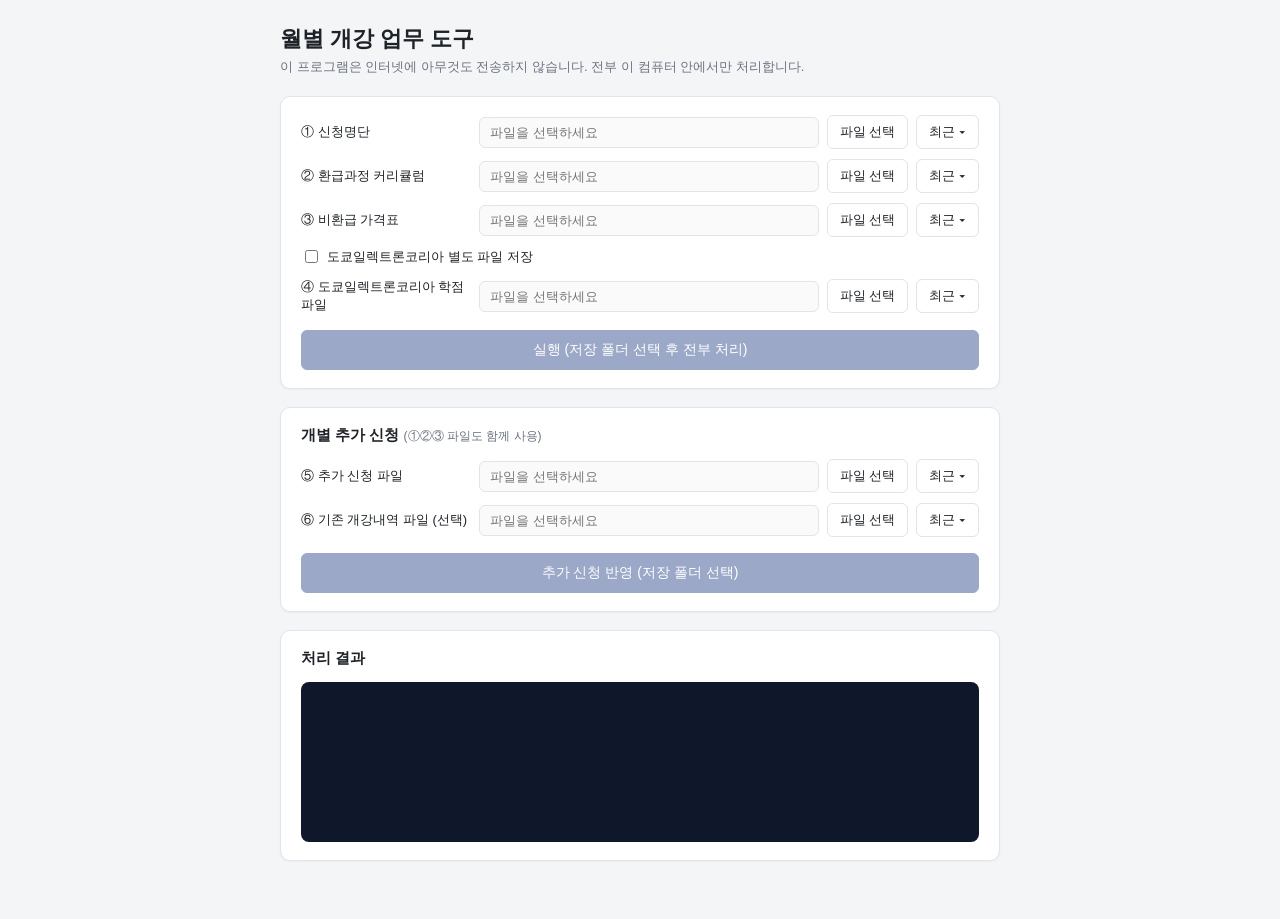
==== scripts/webview_ui/index.html @ 138c8dc4 "도쿄일렉트론코리아 학점파일 라벨 수정 + 추가 신청 건 날짜 표기 ④ 파일 선택 라벨을 "학점 파일"에서 "도쿄일렉트론코리아 학점 파일"로 바꿔 어떤 용도의 파일인지 명확히 했다." ====
<!DOCTYPE html>
<html lang="ko">
<head>
<meta charset="UTF-8" />
<title>월별 개강 업무 도구</title>
<link rel="stylesheet" href="style.css" />
</head>
<body>
<div class="container">
  <header>
    <h1>월별 개강 업무 도구</h1>
    <p class="subtitle">이 프로그램은 인터넷에 아무것도 전송하지 않습니다. 전부 이 컴퓨터 안에서만 처리합니다.</p>
  </header>

  <section class="card">
    <div class="file-row" data-slot="apply">
      <label>① 신청명단</label>
      <input type="text" readonly placeholder="파일을 선택하세요" />
      <button type="button" class="btn pick">파일 선택</button>
      <div class="recent-wrap">
        <button type="button" class="btn recent">최근 ▾</button>
        <div class="recent-menu hidden"></div>
      </div>
    </div>

    <div class="file-row" data-slot="refund">
      <label>② 환급과정 커리큘럼</label>
      <input type="text" readonly placeholder="파일을 선택하세요" />
      <button type="button" class="btn pick">파일 선택</button>
      <div class="recent-wrap">
        <button type="button" class="btn recent">최근 ▾</button>
        <div class="recent-menu hidden"></div>
      </div>
    </div>

    <div class="file-row" data-slot="general">
      <label>③ 비환급 가격표</label>
      <input type="text" readonly placeholder="파일을 선택하세요" />
      <button type="button" class="btn pick">파일 선택</button>
      <div class="recent-wrap">
        <button type="button" class="btn recent">최근 ▾</button>
        <div class="recent-menu hidden"></div>
      </div>
    </div>

    <label class="checkbox-row">
      <input type="checkbox" id="save-tel" />
      도쿄일렉트론코리아 별도 파일 저장
    </label>

    <div class="file-row" data-slot="credit">
      <label>④ 도쿄일렉트론코리아 학점 파일</label>
      <input type="text" readonly placeholder="파일을 선택하세요" />
      <button type="button" class="btn pick">파일 선택</button>
      <div class="recent-wrap">
        <button type="button" class="btn recent">최근 ▾</button>
        <div class="recent-menu hidden"></div>
      </div>
    </div>

    <button type="button" id="run-all" class="btn primary full">실행 (저장 폴더 선택 후 전부 처리)</button>
  </section>

  <section class="card">
    <h2>개별 추가 신청 <span class="hint">(①②③ 파일도 함께 사용)</span></h2>

    <div class="file-row" data-slot="added">
      <label>⑤ 추가 신청 파일</label>
      <input type="text" readonly placeholder="파일을 선택하세요" />
      <button type="button" class="btn pick">파일 선택</button>
      <div class="recent-wrap">
        <button type="button" class="btn recent">최근 ▾</button>
        <div class="recent-menu hidden"></div>
      </div>
    </div>

    <div class="file-row" data-slot="existing_gaegang">
      <label>⑥ 기존 개강내역 파일 <span class="hint">(선택)</span></label>
      <input type="text" readonly placeholder="파일을 선택하세요" />
      <button type="button" class="btn pick">파일 선택</button>
      <div class="recent-wrap">
        <button type="button" class="btn recent">최근 ▾</button>
        <div class="recent-menu hidden"></div>
      </div>
    </div>

    <button type="button" id="run-added" class="btn primary full">추가 신청 반영 (저장 폴더 선택)</button>
  </section>

  <section class="card">
    <h2>처리 결과</h2>
    <pre id="log"></pre>
  </section>
</div>

<div id="modal-overlay" class="modal-overlay hidden">
  <div class="modal">
    <h3 id="modal-title"></h3>
    <p id="modal-message"></p>
    <button type="button" id="modal-ok" class="btn primary">확인</button>
  </div>
</div>

<script src="app.js"></script>
</body>
</html>
---- scripts/webview_ui/style.css ----
:root {
  --bg: #f4f5f7;
  --card-bg: #ffffff;
  --border: #e1e4e8;
  --text: #1f2328;
  --text-muted: #6b7280;
  --accent: #2563eb;
  --accent-hover: #1d4ed8;
  --warn-bg: #fff8e1;
  --radius: 10px;
}

* {
  box-sizing: border-box;
}

body {
  margin: 0;
  font-family: "Malgun Gothic", "Segoe UI", -apple-system, sans-serif;
  background: var(--bg);
  color: var(--text);
}

.container {
  max-width: 760px;
  margin: 0 auto;
  padding: 24px 20px 40px;
}

header h1 {
  font-size: 22px;
  margin: 0 0 4px;
}

header .subtitle {
  font-size: 13px;
  color: var(--text-muted);
  margin: 0 0 20px;
}

.card {
  background: var(--card-bg);
  border: 1px solid var(--border);
  border-radius: var(--radius);
  padding: 18px 20px;
  margin-bottom: 18px;
  box-shadow: 0 1px 2px rgba(0, 0, 0, 0.04);
}

.card h2 {
  font-size: 15px;
  margin: 0 0 14px;
}

.card h2 .hint {
  font-size: 12px;
  color: var(--text-muted);
  font-weight: normal;
}

.file-row {
  display: flex;
  align-items: center;
  gap: 8px;
  margin-bottom: 10px;
}

.file-row label {
  flex: 0 0 170px;
  font-size: 13px;
  color: var(--text);
}

.file-row input[type="text"] {
  flex: 1;
  min-width: 0;
  padding: 7px 10px;
  border: 1px solid var(--border);
  border-radius: 6px;
  background: #fafafa;
  color: var(--text);
  font-size: 13px;
}

.btn {
  border: 1px solid var(--border);
  background: #fff;
  color: var(--text);
  border-radius: 6px;
  padding: 7px 12px;
  font-size: 13px;
  cursor: pointer;
  white-space: nowrap;
}

.btn:hover {
  background: #f0f1f3;
}

.btn.primary {
  background: var(--accent);
  border-color: var(--accent);
  color: #fff;
}

.btn.primary:hover {
  background: var(--accent-hover);
}

.btn.primary:disabled {
  background: #9ca8c8;
  border-color: #9ca8c8;
  cursor: not-allowed;
}

.btn.full {
  width: 100%;
  padding: 10px;
  font-size: 14px;
  margin-top: 6px;
}

.recent-wrap {
  position: relative;
}

.recent-menu {
  position: absolute;
  top: calc(100% + 4px);
  right: 0;
  min-width: 220px;
  background: #fff;
  border: 1px solid var(--border);
  border-radius: 8px;
  box-shadow: 0 6px 16px rgba(0, 0, 0, 0.12);
  z-index: 20;
  overflow: hidden;
}

.recent-menu.hidden {
  display: none;
}

.recent-menu .item {
  display: block;
  width: 100%;
  text-align: left;
  padding: 8px 12px;
  font-size: 12.5px;
  background: none;
  border: none;
  cursor: pointer;
  color: var(--text);
}

.recent-menu .item:hover {
  background: #f0f1f3;
}

.recent-menu .empty {
  padding: 8px 12px;
  font-size: 12.5px;
  color: var(--text-muted);
}

.checkbox-row {
  display: flex;
  align-items: center;
  gap: 6px;
  font-size: 13px;
  margin: 4px 0 12px;
}

#log {
  margin: 0;
  min-height: 160px;
  max-height: 320px;
  overflow-y: auto;
  background: #0f172a;
  color: #e2e8f0;
  border-radius: 8px;
  padding: 12px;
  font-size: 12.5px;
  font-family: Consolas, "Courier New", monospace;
  white-space: pre-wrap;
}

.modal-overlay {
  position: fixed;
  inset: 0;
  background: rgba(0, 0, 0, 0.4);
  display: flex;
  align-items: center;
  justify-content: center;
}

.modal-overlay.hidden {
  display: none;
}

.modal {
  background: #fff;
  border-radius: var(--radius);
  padding: 20px 22px;
  max-width: 400px;
  box-shadow: 0 12px 30px rgba(0, 0, 0, 0.25);
}

.modal h3 {
  margin: 0 0 10px;
  font-size: 15px;
}

.modal p {
  margin: 0 0 16px;
  font-size: 13px;
  white-space: pre-wrap;
  color: var(--text);
}
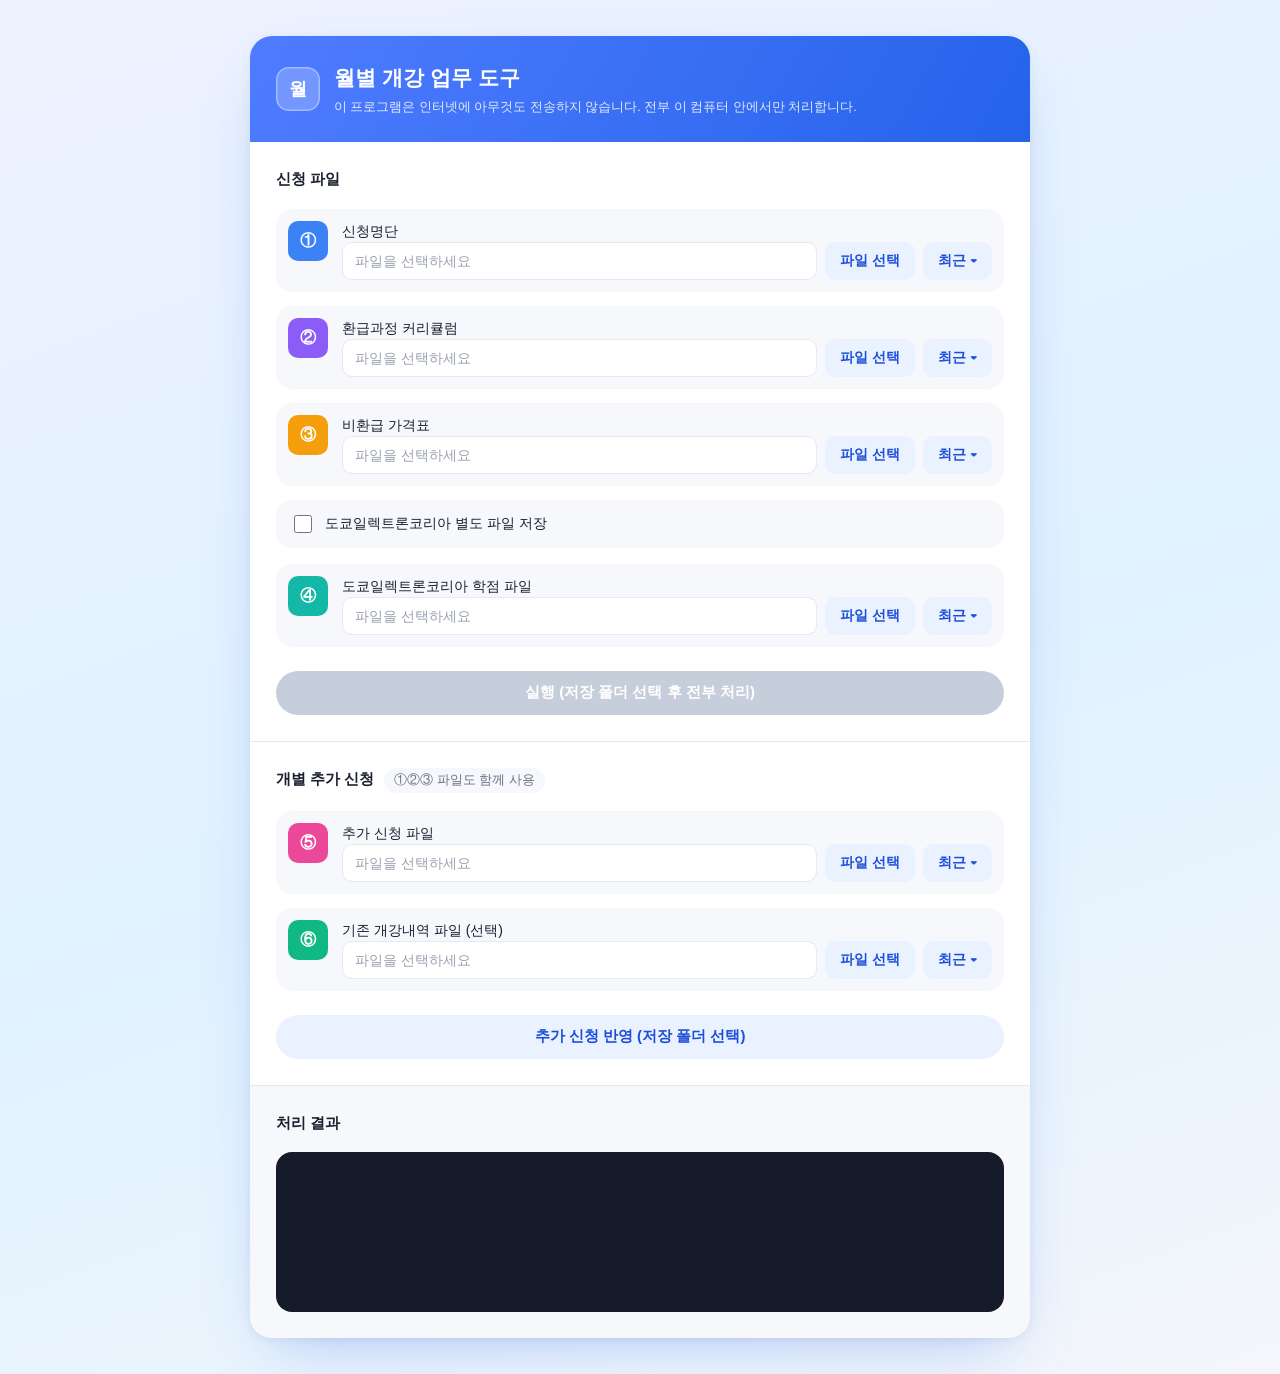
==== commit 1936279a: "화면 디자인 리뉴얼: 컬러풀한 카드형 레이아웃 taste-skill로 차분한 버전(Framed sheet)을 먼저 만들었으나 사용자가 더 색감 있고 친근한 느낌을 원해, 참고 이미" ====
--- a/scripts/webview_ui/index.html
+++ b/scripts/webview_ui/index.html
@@ -6,40 +6,63 @@
 <link rel="stylesheet" href="style.css" />
 </head>
 <body>
-<div class="container">
-  <header>
-    <h1>월별 개강 업무 도구</h1>
-    <p class="subtitle">이 프로그램은 인터넷에 아무것도 전송하지 않습니다. 전부 이 컴퓨터 안에서만 처리합니다.</p>
+<div class="frame">
+<div class="sheet">
+  <header class="sheet-header">
+    <div class="brand">
+      <span class="brand-mark">월</span>
+      <div class="brand-text">
+        <h1>월별 개강 업무 도구</h1>
+        <p class="subtitle">이 프로그램은 인터넷에 아무것도 전송하지 않습니다. 전부 이 컴퓨터 안에서만 처리합니다.</p>
+      </div>
+    </div>
   </header>
 
-  <section class="card">
-    <div class="file-row" data-slot="apply">
-      <label>① 신청명단</label>
-      <input type="text" readonly placeholder="파일을 선택하세요" />
-      <button type="button" class="btn pick">파일 선택</button>
-      <div class="recent-wrap">
-        <button type="button" class="btn recent">최근 ▾</button>
-        <div class="recent-menu hidden"></div>
+  <section class="panel">
+    <h2 class="panel-title">신청 파일</h2>
+
+    <div class="field file-row" data-slot="apply">
+      <span class="field-icon">①</span>
+      <div class="field-body">
+        <label>신청명단</label>
+        <div class="field-controls">
+          <input type="text" readonly placeholder="파일을 선택하세요" />
+          <button type="button" class="btn secondary pick">파일 선택</button>
+          <div class="recent-wrap">
+            <button type="button" class="btn secondary recent">최근 ▾</button>
+            <div class="recent-menu hidden"></div>
+          </div>
+        </div>
       </div>
     </div>
 
-    <div class="file-row" data-slot="refund">
-      <label>② 환급과정 커리큘럼</label>
-      <input type="text" readonly placeholder="파일을 선택하세요" />
-      <button type="button" class="btn pick">파일 선택</button>
-      <div class="recent-wrap">
-        <button type="button" class="btn recent">최근 ▾</button>
-        <div class="recent-menu hidden"></div>
+    <div class="field file-row" data-slot="refund">
+      <span class="field-icon">②</span>
+      <div class="field-body">
+        <label>환급과정 커리큘럼</label>
+        <div class="field-controls">
+          <input type="text" readonly placeholder="파일을 선택하세요" />
+          <button type="button" class="btn secondary pick">파일 선택</button>
+          <div class="recent-wrap">
+            <button type="button" class="btn secondary recent">최근 ▾</button>
+            <div class="recent-menu hidden"></div>
+          </div>
+        </div>
       </div>
     </div>
 
-    <div class="file-row" data-slot="general">
-      <label>③ 비환급 가격표</label>
-      <input type="text" readonly placeholder="파일을 선택하세요" />
-      <button type="button" class="btn pick">파일 선택</button>
-      <div class="recent-wrap">
-        <button type="button" class="btn recent">최근 ▾</button>
-        <div class="recent-menu hidden"></div>
+    <div class="field file-row" data-slot="general">
+      <span class="field-icon">③</span>
+      <div class="field-body">
+        <label>비환급 가격표</label>
+        <div class="field-controls">
+          <input type="text" readonly placeholder="파일을 선택하세요" />
+          <button type="button" class="btn secondary pick">파일 선택</button>
+          <div class="recent-wrap">
+            <button type="button" class="btn secondary recent">최근 ▾</button>
+            <div class="recent-menu hidden"></div>
+          </div>
+        </div>
       </div>
     </div>
 
@@ -48,49 +71,68 @@
       도쿄일렉트론코리아 별도 파일 저장
     </label>
 
-    <div class="file-row" data-slot="credit">
-      <label>④ 도쿄일렉트론코리아 학점 파일</label>
-      <input type="text" readonly placeholder="파일을 선택하세요" />
-      <button type="button" class="btn pick">파일 선택</button>
-      <div class="recent-wrap">
-        <button type="button" class="btn recent">최근 ▾</button>
-        <div class="recent-menu hidden"></div>
+    <div class="field file-row" data-slot="credit">
+      <span class="field-icon">④</span>
+      <div class="field-body">
+        <label>도쿄일렉트론코리아 학점 파일</label>
+        <div class="field-controls">
+          <input type="text" readonly placeholder="파일을 선택하세요" />
+          <button type="button" class="btn secondary pick">파일 선택</button>
+          <div class="recent-wrap">
+            <button type="button" class="btn secondary recent">최근 ▾</button>
+            <div class="recent-menu hidden"></div>
+          </div>
+        </div>
       </div>
     </div>
 
     <button type="button" id="run-all" class="btn primary full">실행 (저장 폴더 선택 후 전부 처리)</button>
   </section>
 
-  <section class="card">
-    <h2>개별 추가 신청 <span class="hint">(①②③ 파일도 함께 사용)</span></h2>
+  <section class="panel">
+    <div class="panel-head-row">
+      <h2 class="panel-title">개별 추가 신청</h2>
+      <span class="panel-hint">①②③ 파일도 함께 사용</span>
+    </div>
 
-    <div class="file-row" data-slot="added">
-      <label>⑤ 추가 신청 파일</label>
-      <input type="text" readonly placeholder="파일을 선택하세요" />
-      <button type="button" class="btn pick">파일 선택</button>
-      <div class="recent-wrap">
-        <button type="button" class="btn recent">최근 ▾</button>
-        <div class="recent-menu hidden"></div>
+    <div class="field file-row" data-slot="added">
+      <span class="field-icon">⑤</span>
+      <div class="field-body">
+        <label>추가 신청 파일</label>
+        <div class="field-controls">
+          <input type="text" readonly placeholder="파일을 선택하세요" />
+          <button type="button" class="btn secondary pick">파일 선택</button>
+          <div class="recent-wrap">
+            <button type="button" class="btn secondary recent">최근 ▾</button>
+            <div class="recent-menu hidden"></div>
+          </div>
+        </div>
       </div>
     </div>
 
-    <div class="file-row" data-slot="existing_gaegang">
-      <label>⑥ 기존 개강내역 파일 <span class="hint">(선택)</span></label>
-      <input type="text" readonly placeholder="파일을 선택하세요" />
-      <button type="button" class="btn pick">파일 선택</button>
-      <div class="recent-wrap">
-        <button type="button" class="btn recent">최근 ▾</button>
-        <div class="recent-menu hidden"></div>
+    <div class="field file-row" data-slot="existing_gaegang">
+      <span class="field-icon">⑥</span>
+      <div class="field-body">
+        <label>기존 개강내역 파일 (선택)</label>
+        <div class="field-controls">
+          <input type="text" readonly placeholder="파일을 선택하세요" />
+          <button type="button" class="btn secondary pick">파일 선택</button>
+          <div class="recent-wrap">
+            <button type="button" class="btn secondary recent">최근 ▾</button>
+            <div class="recent-menu hidden"></div>
+          </div>
+        </div>
       </div>
     </div>
 
-    <button type="button" id="run-added" class="btn primary full">추가 신청 반영 (저장 폴더 선택)</button>
+    <button type="button" id="run-added" class="btn secondary full">추가 신청 반영 (저장 폴더 선택)</button>
   </section>
 
-  <section class="card">
-    <h2>처리 결과</h2>
+  <section class="panel log-panel">
+    <h2 class="panel-title">처리 결과</h2>
     <pre id="log"></pre>
   </section>
+</div>
 </div>
 
 <div id="modal-overlay" class="modal-overlay hidden">
--- a/scripts/webview_ui/style.css
+++ b/scripts/webview_ui/style.css
@@ -1,13 +1,32 @@
 :root {
-  --bg: #f4f5f7;
-  --card-bg: #ffffff;
-  --border: #e1e4e8;
-  --text: #1f2328;
-  --text-muted: #6b7280;
+  --page-bg-1: #eef2ff;
+  --page-bg-2: #e0f2ff;
+  --surface: #ffffff;
+  --raised: #f6f8fc;
+  --border: #e6e9f2;
+  --text: #1c2130;
+  --muted: #6b7280;
+  --faint: #9aa1b1;
+
   --accent: #2563eb;
-  --accent-hover: #1d4ed8;
-  --warn-bg: #fff8e1;
-  --radius: 10px;
+  --accent-dark: #1d4ed8;
+  --accent-soft-bg: #eaf1ff;
+  --accent-soft-text: #1d4ed8;
+
+  --header-grad-1: #4f7cff;
+  --header-grad-2: #2563eb;
+
+  --radius-xl: 22px;
+  --radius-lg: 16px;
+  --radius-md: 10px;
+  --gap: 20px;
+  --pad: 26px;
+  --control-height: 38px;
+
+  --fs-title: 21px;
+  --fs-section: 15px;
+  --fs-body: 14px;
+  --fs-small: 12.5px;
 }
 
 * {
@@ -16,108 +35,225 @@
 
 body {
   margin: 0;
-  font-family: "Malgun Gothic", "Segoe UI", -apple-system, sans-serif;
-  background: var(--bg);
+  font-family: -apple-system, "Segoe UI", "Malgun Gothic", sans-serif;
+  background: linear-gradient(160deg, var(--page-bg-1), var(--page-bg-2) 55%, #f4f6fb 100%);
   color: var(--text);
-}
-
-.container {
-  max-width: 760px;
-  margin: 0 auto;
-  padding: 24px 20px 40px;
-}
-
-header h1 {
-  font-size: 22px;
-  margin: 0 0 4px;
-}
-
-header .subtitle {
-  font-size: 13px;
-  color: var(--text-muted);
-  margin: 0 0 20px;
-}
-
-.card {
-  background: var(--card-bg);
-  border: 1px solid var(--border);
-  border-radius: var(--radius);
-  padding: 18px 20px;
+  font-size: var(--fs-body);
+  line-height: 1.5;
+}
+
+.frame {
+  min-height: 100vh;
+  display: flex;
+  justify-content: center;
+  padding: 36px 20px;
+}
+
+.sheet {
+  width: 100%;
+  max-width: 780px;
+  height: fit-content;
+  background: var(--surface);
+  border-radius: var(--radius-xl);
+  box-shadow: 0 24px 60px -24px rgba(37, 99, 235, 0.35), 0 2px 10px rgba(16, 24, 40, 0.06);
+  overflow: hidden;
+}
+
+.sheet-header {
+  padding: 26px var(--pad);
+  background: linear-gradient(120deg, var(--header-grad-1), var(--header-grad-2));
+  color: #fff;
+}
+
+.brand {
+  display: flex;
+  align-items: center;
+  gap: 14px;
+}
+
+.brand-mark {
+  flex: 0 0 auto;
+  width: 44px;
+  height: 44px;
+  border-radius: 13px;
+  background: rgba(255, 255, 255, 0.22);
+  color: #fff;
+  display: flex;
+  align-items: center;
+  justify-content: center;
+  font-size: 18px;
+  font-weight: 700;
+  box-shadow: inset 0 0 0 1.5px rgba(255, 255, 255, 0.35);
+}
+
+.brand-text h1 {
+  margin: 0;
+  font-size: var(--fs-title);
+  font-weight: 700;
+  color: #fff;
+}
+
+.brand-text .subtitle {
+  margin: 4px 0 0;
+  font-size: var(--fs-small);
+  color: rgba(255, 255, 255, 0.85);
+}
+
+.panel {
+  padding: var(--pad);
+  border-top: 1px solid var(--border);
+}
+
+.sheet-header + .panel {
+  border-top: none;
+}
+
+.panel-head-row {
+  display: flex;
+  align-items: baseline;
+  gap: 10px;
   margin-bottom: 18px;
-  box-shadow: 0 1px 2px rgba(0, 0, 0, 0.04);
-}
-
-.card h2 {
-  font-size: 15px;
-  margin: 0 0 14px;
-}
-
-.card h2 .hint {
-  font-size: 12px;
-  color: var(--text-muted);
-  font-weight: normal;
-}
-
-.file-row {
-  display: flex;
-  align-items: center;
-  gap: 8px;
-  margin-bottom: 10px;
-}
-
-.file-row label {
-  flex: 0 0 170px;
-  font-size: 13px;
-  color: var(--text);
-}
-
-.file-row input[type="text"] {
+}
+
+.panel-title {
+  margin: 0 0 18px;
+  font-size: var(--fs-section);
+  font-weight: 700;
+}
+
+.panel-head-row .panel-title {
+  margin-bottom: 0;
+}
+
+.panel-hint {
+  font-size: var(--fs-small);
+  color: var(--muted);
+  background: var(--raised);
+  padding: 3px 10px;
+  border-radius: 999px;
+}
+
+.field {
+  display: flex;
+  align-items: flex-start;
+  gap: 14px;
+  margin-bottom: 14px;
+  padding: 12px;
+  border-radius: var(--radius-lg);
+  background: var(--raised);
+}
+
+.field-icon {
+  flex: 0 0 auto;
+  width: 40px;
+  height: 40px;
+  border-radius: var(--radius-md);
+  display: flex;
+  align-items: center;
+  justify-content: center;
+  font-size: 16px;
+  font-weight: 700;
+  color: #fff;
+}
+
+.field-body {
   flex: 1;
   min-width: 0;
-  padding: 7px 10px;
+}
+
+.field > label {
+  display: block;
+  font-size: var(--fs-body);
+  font-weight: 600;
+  margin-bottom: 8px;
+}
+
+.field-controls {
+  display: flex;
+  align-items: center;
+  gap: 8px;
+}
+
+.field-controls input[type="text"] {
+  flex: 1;
+  min-width: 0;
+  height: var(--control-height);
+  padding: 0 12px;
   border: 1px solid var(--border);
-  border-radius: 6px;
-  background: #fafafa;
+  border-radius: var(--radius-md);
+  background: var(--surface);
   color: var(--text);
-  font-size: 13px;
+  font-size: var(--fs-body);
+  font-family: inherit;
+}
+
+.field-controls input[type="text"]::placeholder {
+  color: var(--faint);
 }
 
 .btn {
+  height: var(--control-height);
+  padding: 0 14px;
+  border-radius: var(--radius-md);
   border: 1px solid var(--border);
-  background: #fff;
+  background: var(--surface);
   color: var(--text);
-  border-radius: 6px;
-  padding: 7px 12px;
-  font-size: 13px;
+  font-size: var(--fs-body);
+  font-weight: 600;
+  font-family: inherit;
   cursor: pointer;
   white-space: nowrap;
+  transition: transform 0.05s ease, box-shadow 0.15s ease;
 }
 
 .btn:hover {
-  background: #f0f1f3;
+  background: #fff;
+  box-shadow: 0 2px 8px rgba(16, 24, 40, 0.08);
+}
+
+.btn:active {
+  transform: translateY(1px);
+}
+
+.btn:focus-visible {
+  outline: 2px solid var(--accent);
+  outline-offset: 1px;
+}
+
+.btn.secondary {
+  background: var(--accent-soft-bg);
+  border-color: transparent;
+  color: var(--accent-soft-text);
+}
+
+.btn.secondary:hover {
+  background: #dde9ff;
 }
 
 .btn.primary {
-  background: var(--accent);
-  border-color: var(--accent);
-  color: #fff;
+  background: linear-gradient(120deg, var(--header-grad-1), var(--accent-dark));
+  border-color: transparent;
+  color: #fff;
+  box-shadow: 0 10px 22px -8px rgba(37, 99, 235, 0.55);
 }
 
 .btn.primary:hover {
-  background: var(--accent-hover);
+  box-shadow: 0 12px 26px -8px rgba(37, 99, 235, 0.65);
 }
 
 .btn.primary:disabled {
-  background: #9ca8c8;
-  border-color: #9ca8c8;
+  background: #c7cedb;
+  box-shadow: none;
+  color: #fff;
   cursor: not-allowed;
 }
 
 .btn.full {
   width: 100%;
-  padding: 10px;
-  font-size: 14px;
-  margin-top: 6px;
+  margin-top: 10px;
+  height: 44px;
+  border-radius: 999px;
+  font-size: 15px;
 }
 
 .recent-wrap {
@@ -126,13 +262,13 @@
 
 .recent-menu {
   position: absolute;
-  top: calc(100% + 4px);
+  top: calc(100% + 6px);
   right: 0;
   min-width: 220px;
-  background: #fff;
+  background: var(--surface);
   border: 1px solid var(--border);
-  border-radius: 8px;
-  box-shadow: 0 6px 16px rgba(0, 0, 0, 0.12);
+  border-radius: var(--radius-lg);
+  box-shadow: 0 12px 28px rgba(16, 24, 40, 0.14);
   z-index: 20;
   overflow: hidden;
 }
@@ -145,30 +281,45 @@
   display: block;
   width: 100%;
   text-align: left;
-  padding: 8px 12px;
-  font-size: 12.5px;
+  padding: 10px 12px;
+  font-size: var(--fs-small);
   background: none;
   border: none;
   cursor: pointer;
   color: var(--text);
+  font-family: inherit;
 }
 
 .recent-menu .item:hover {
-  background: #f0f1f3;
+  background: var(--raised);
 }
 
 .recent-menu .empty {
-  padding: 8px 12px;
-  font-size: 12.5px;
-  color: var(--text-muted);
+  padding: 10px 12px;
+  font-size: var(--fs-small);
+  color: var(--muted);
 }
 
 .checkbox-row {
   display: flex;
   align-items: center;
-  gap: 6px;
-  font-size: 13px;
-  margin: 4px 0 12px;
+  gap: 10px;
+  font-size: var(--fs-body);
+  font-weight: 500;
+  margin: 2px 0 16px;
+  padding: 12px 14px;
+  border-radius: var(--radius-lg);
+  background: var(--raised);
+}
+
+.checkbox-row input[type="checkbox"] {
+  width: 18px;
+  height: 18px;
+  accent-color: var(--accent);
+}
+
+.log-panel {
+  background: var(--raised);
 }
 
 #log {
@@ -176,19 +327,20 @@
   min-height: 160px;
   max-height: 320px;
   overflow-y: auto;
-  background: #0f172a;
-  color: #e2e8f0;
-  border-radius: 8px;
-  padding: 12px;
-  font-size: 12.5px;
-  font-family: Consolas, "Courier New", monospace;
+  background: #161b29;
+  color: #d7e0f5;
+  border-radius: var(--radius-lg);
+  padding: 14px 16px;
+  font-size: var(--fs-small);
+  font-family: Consolas, "Courier New", monospace; /* taste-skill-ignore: literal process log output */
   white-space: pre-wrap;
+  line-height: 1.6;
 }
 
 .modal-overlay {
   position: fixed;
   inset: 0;
-  background: rgba(0, 0, 0, 0.4);
+  background: rgba(28, 33, 48, 0.45);
   display: flex;
   align-items: center;
   justify-content: center;
@@ -199,21 +351,51 @@
 }
 
 .modal {
-  background: #fff;
-  border-radius: var(--radius);
-  padding: 20px 22px;
+  background: var(--surface);
+  border-radius: var(--radius-lg);
+  padding: 24px 26px;
   max-width: 400px;
-  box-shadow: 0 12px 30px rgba(0, 0, 0, 0.25);
+  box-shadow: 0 20px 50px rgba(16, 24, 40, 0.28);
 }
 
 .modal h3 {
   margin: 0 0 10px;
-  font-size: 15px;
+  font-size: var(--fs-section);
+  font-weight: 700;
 }
 
 .modal p {
-  margin: 0 0 16px;
-  font-size: 13px;
+  margin: 0 0 18px;
+  font-size: var(--fs-body);
   white-space: pre-wrap;
   color: var(--text);
 }
+
+.modal .btn.primary {
+  width: auto;
+  height: var(--control-height);
+  border-radius: var(--radius-md);
+}
+
+/* 파일 선택 줄마다 다른 포인트 색을 줘서 한눈에 구분되게 함 */
+.field[data-slot="apply"] .field-icon { background: #3b82f6; }
+.field[data-slot="refund"] .field-icon { background: #8b5cf6; }
+.field[data-slot="general"] .field-icon { background: #f59e0b; }
+.field[data-slot="credit"] .field-icon { background: #14b8a6; }
+.field[data-slot="added"] .field-icon { background: #ec4899; }
+.field[data-slot="existing_gaegang"] .field-icon { background: #10b981; }
+
+@media (max-width: 480px) {
+  .frame {
+    padding: 16px;
+  }
+  .panel {
+    padding: 18px;
+  }
+  .field {
+    flex-direction: column;
+  }
+  .field-controls {
+    flex-wrap: wrap;
+  }
+}
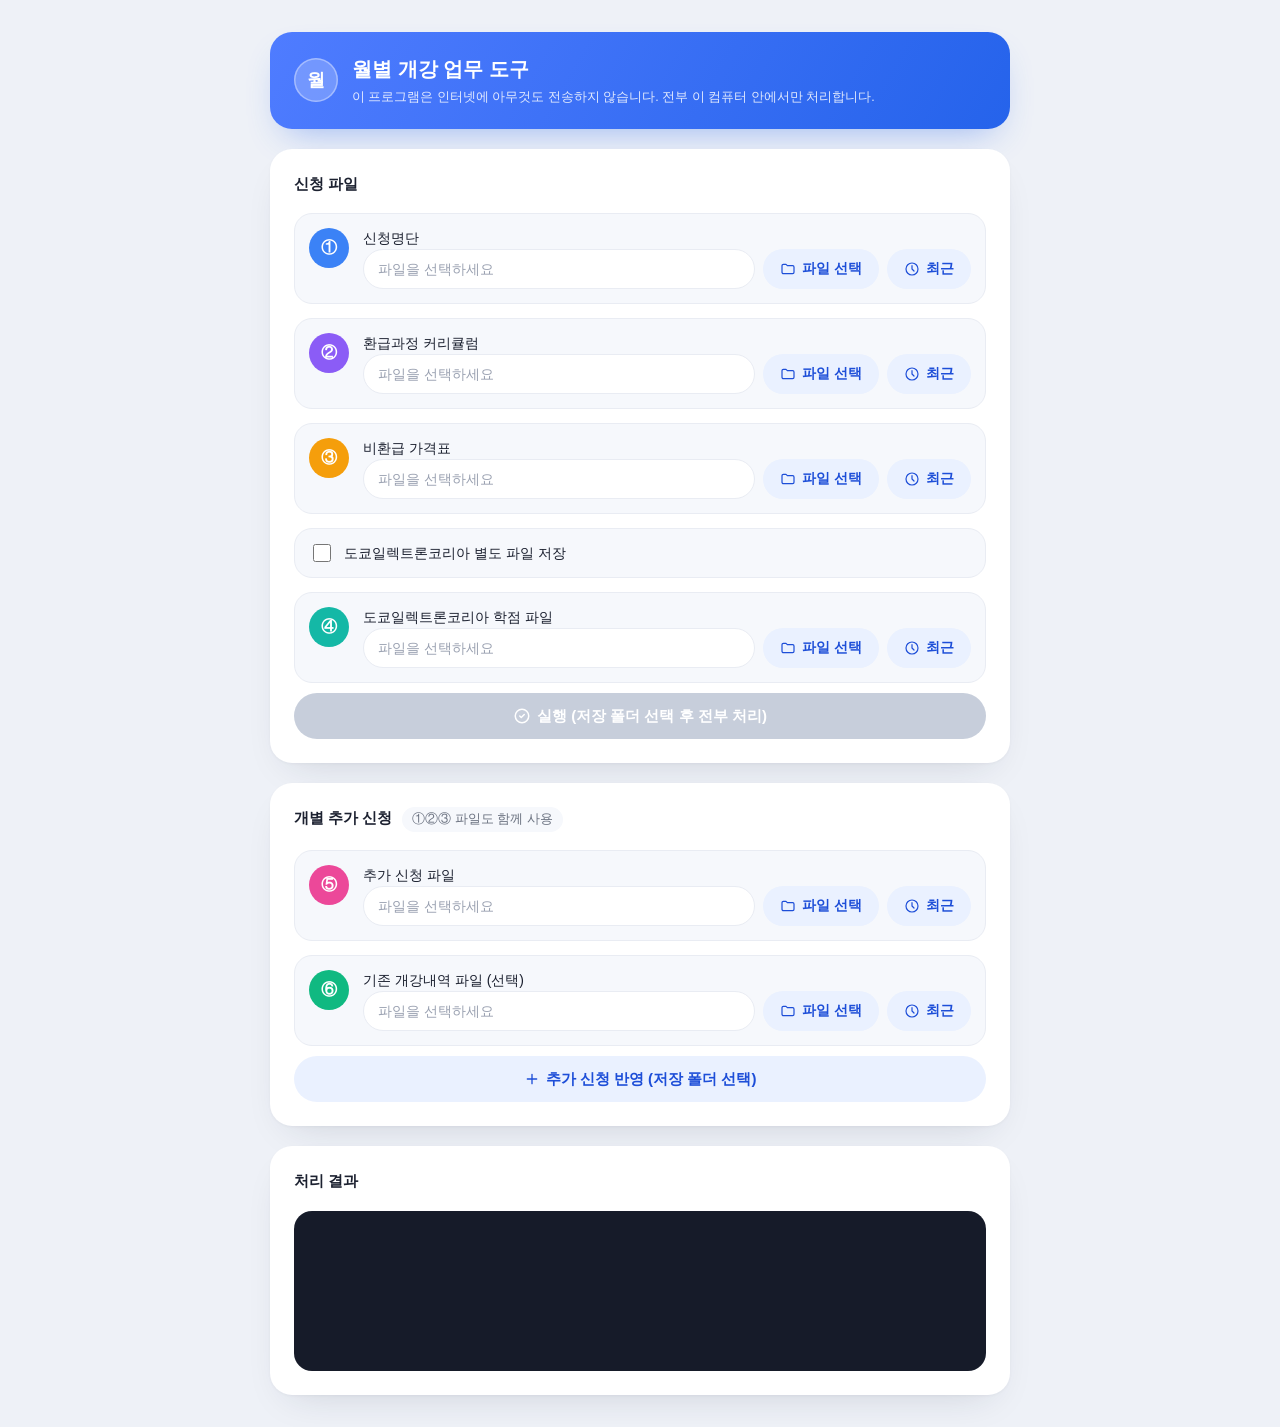
==== commit fd37fcde: "화면 디자인: 카드형 레이아웃 + 아이콘 버튼으로 재구성 참고 이미지(핀터레스트)의 레이아웃 언어를 반영: 섹션을 하나로 이어진 패널 대신 각각 떨어진 흰색 카드로 분리하고, 버튼" ====
--- a/scripts/webview_ui/index.html
+++ b/scripts/webview_ui/index.html
@@ -7,8 +7,9 @@
 </head>
 <body>
 <div class="frame">
-<div class="sheet">
-  <header class="sheet-header">
+<div class="stack">
+
+  <header class="card header-card">
     <div class="brand">
       <span class="brand-mark">월</span>
       <div class="brand-text">
@@ -18,7 +19,7 @@
     </div>
   </header>
 
-  <section class="panel">
+  <section class="card panel">
     <h2 class="panel-title">신청 파일</h2>
 
     <div class="field file-row" data-slot="apply">
@@ -27,9 +28,15 @@
         <label>신청명단</label>
         <div class="field-controls">
           <input type="text" readonly placeholder="파일을 선택하세요" />
-          <button type="button" class="btn secondary pick">파일 선택</button>
+          <button type="button" class="btn secondary pick">
+            <svg viewBox="0 0 24 24" width="16" height="16" fill="none" stroke="currentColor" stroke-width="1.8" stroke-linecap="round" stroke-linejoin="round"><path d="M3 7a2 2 0 0 1 2-2h4l2 2h8a2 2 0 0 1 2 2v8a2 2 0 0 1-2 2H5a2 2 0 0 1-2-2V7Z"/></svg>
+            파일 선택
+          </button>
           <div class="recent-wrap">
-            <button type="button" class="btn secondary recent">최근 ▾</button>
+            <button type="button" class="btn secondary recent">
+              <svg viewBox="0 0 24 24" width="16" height="16" fill="none" stroke="currentColor" stroke-width="1.8" stroke-linecap="round" stroke-linejoin="round"><circle cx="12" cy="12" r="9"/><path d="M12 7v5l3 3"/></svg>
+              최근
+            </button>
             <div class="recent-menu hidden"></div>
           </div>
         </div>
@@ -42,9 +49,15 @@
         <label>환급과정 커리큘럼</label>
         <div class="field-controls">
           <input type="text" readonly placeholder="파일을 선택하세요" />
-          <button type="button" class="btn secondary pick">파일 선택</button>
+          <button type="button" class="btn secondary pick">
+            <svg viewBox="0 0 24 24" width="16" height="16" fill="none" stroke="currentColor" stroke-width="1.8" stroke-linecap="round" stroke-linejoin="round"><path d="M3 7a2 2 0 0 1 2-2h4l2 2h8a2 2 0 0 1 2 2v8a2 2 0 0 1-2 2H5a2 2 0 0 1-2-2V7Z"/></svg>
+            파일 선택
+          </button>
           <div class="recent-wrap">
-            <button type="button" class="btn secondary recent">최근 ▾</button>
+            <button type="button" class="btn secondary recent">
+              <svg viewBox="0 0 24 24" width="16" height="16" fill="none" stroke="currentColor" stroke-width="1.8" stroke-linecap="round" stroke-linejoin="round"><circle cx="12" cy="12" r="9"/><path d="M12 7v5l3 3"/></svg>
+              최근
+            </button>
             <div class="recent-menu hidden"></div>
           </div>
         </div>
@@ -57,9 +70,15 @@
         <label>비환급 가격표</label>
         <div class="field-controls">
           <input type="text" readonly placeholder="파일을 선택하세요" />
-          <button type="button" class="btn secondary pick">파일 선택</button>
+          <button type="button" class="btn secondary pick">
+            <svg viewBox="0 0 24 24" width="16" height="16" fill="none" stroke="currentColor" stroke-width="1.8" stroke-linecap="round" stroke-linejoin="round"><path d="M3 7a2 2 0 0 1 2-2h4l2 2h8a2 2 0 0 1 2 2v8a2 2 0 0 1-2 2H5a2 2 0 0 1-2-2V7Z"/></svg>
+            파일 선택
+          </button>
           <div class="recent-wrap">
-            <button type="button" class="btn secondary recent">최근 ▾</button>
+            <button type="button" class="btn secondary recent">
+              <svg viewBox="0 0 24 24" width="16" height="16" fill="none" stroke="currentColor" stroke-width="1.8" stroke-linecap="round" stroke-linejoin="round"><circle cx="12" cy="12" r="9"/><path d="M12 7v5l3 3"/></svg>
+              최근
+            </button>
             <div class="recent-menu hidden"></div>
           </div>
         </div>
@@ -77,19 +96,28 @@
         <label>도쿄일렉트론코리아 학점 파일</label>
         <div class="field-controls">
           <input type="text" readonly placeholder="파일을 선택하세요" />
-          <button type="button" class="btn secondary pick">파일 선택</button>
+          <button type="button" class="btn secondary pick">
+            <svg viewBox="0 0 24 24" width="16" height="16" fill="none" stroke="currentColor" stroke-width="1.8" stroke-linecap="round" stroke-linejoin="round"><path d="M3 7a2 2 0 0 1 2-2h4l2 2h8a2 2 0 0 1 2 2v8a2 2 0 0 1-2 2H5a2 2 0 0 1-2-2V7Z"/></svg>
+            파일 선택
+          </button>
           <div class="recent-wrap">
-            <button type="button" class="btn secondary recent">최근 ▾</button>
+            <button type="button" class="btn secondary recent">
+              <svg viewBox="0 0 24 24" width="16" height="16" fill="none" stroke="currentColor" stroke-width="1.8" stroke-linecap="round" stroke-linejoin="round"><circle cx="12" cy="12" r="9"/><path d="M12 7v5l3 3"/></svg>
+              최근
+            </button>
             <div class="recent-menu hidden"></div>
           </div>
         </div>
       </div>
     </div>
 
-    <button type="button" id="run-all" class="btn primary full">실행 (저장 폴더 선택 후 전부 처리)</button>
+    <button type="button" id="run-all" class="btn primary full">
+      <svg viewBox="0 0 24 24" width="18" height="18" fill="none" stroke="currentColor" stroke-width="2" stroke-linecap="round" stroke-linejoin="round"><path d="M9 12l2 2 4-4"/><circle cx="12" cy="12" r="9"/></svg>
+      실행 (저장 폴더 선택 후 전부 처리)
+    </button>
   </section>
 
-  <section class="panel">
+  <section class="card panel">
     <div class="panel-head-row">
       <h2 class="panel-title">개별 추가 신청</h2>
       <span class="panel-hint">①②③ 파일도 함께 사용</span>
@@ -101,9 +129,15 @@
         <label>추가 신청 파일</label>
         <div class="field-controls">
           <input type="text" readonly placeholder="파일을 선택하세요" />
-          <button type="button" class="btn secondary pick">파일 선택</button>
+          <button type="button" class="btn secondary pick">
+            <svg viewBox="0 0 24 24" width="16" height="16" fill="none" stroke="currentColor" stroke-width="1.8" stroke-linecap="round" stroke-linejoin="round"><path d="M3 7a2 2 0 0 1 2-2h4l2 2h8a2 2 0 0 1 2 2v8a2 2 0 0 1-2 2H5a2 2 0 0 1-2-2V7Z"/></svg>
+            파일 선택
+          </button>
           <div class="recent-wrap">
-            <button type="button" class="btn secondary recent">최근 ▾</button>
+            <button type="button" class="btn secondary recent">
+              <svg viewBox="0 0 24 24" width="16" height="16" fill="none" stroke="currentColor" stroke-width="1.8" stroke-linecap="round" stroke-linejoin="round"><circle cx="12" cy="12" r="9"/><path d="M12 7v5l3 3"/></svg>
+              최근
+            </button>
             <div class="recent-menu hidden"></div>
           </div>
         </div>
@@ -116,22 +150,32 @@
         <label>기존 개강내역 파일 (선택)</label>
         <div class="field-controls">
           <input type="text" readonly placeholder="파일을 선택하세요" />
-          <button type="button" class="btn secondary pick">파일 선택</button>
+          <button type="button" class="btn secondary pick">
+            <svg viewBox="0 0 24 24" width="16" height="16" fill="none" stroke="currentColor" stroke-width="1.8" stroke-linecap="round" stroke-linejoin="round"><path d="M3 7a2 2 0 0 1 2-2h4l2 2h8a2 2 0 0 1 2 2v8a2 2 0 0 1-2 2H5a2 2 0 0 1-2-2V7Z"/></svg>
+            파일 선택
+          </button>
           <div class="recent-wrap">
-            <button type="button" class="btn secondary recent">최근 ▾</button>
+            <button type="button" class="btn secondary recent">
+              <svg viewBox="0 0 24 24" width="16" height="16" fill="none" stroke="currentColor" stroke-width="1.8" stroke-linecap="round" stroke-linejoin="round"><circle cx="12" cy="12" r="9"/><path d="M12 7v5l3 3"/></svg>
+              최근
+            </button>
             <div class="recent-menu hidden"></div>
           </div>
         </div>
       </div>
     </div>
 
-    <button type="button" id="run-added" class="btn secondary full">추가 신청 반영 (저장 폴더 선택)</button>
+    <button type="button" id="run-added" class="btn secondary full">
+      <svg viewBox="0 0 24 24" width="16" height="16" fill="none" stroke="currentColor" stroke-width="2" stroke-linecap="round"><path d="M12 5v14M5 12h14"/></svg>
+      추가 신청 반영 (저장 폴더 선택)
+    </button>
   </section>
 
-  <section class="panel log-panel">
+  <section class="card panel">
     <h2 class="panel-title">처리 결과</h2>
     <pre id="log"></pre>
   </section>
+
 </div>
 </div>
 
--- a/scripts/webview_ui/style.css
+++ b/scripts/webview_ui/style.css
@@ -1,9 +1,8 @@
 :root {
-  --page-bg-1: #eef2ff;
-  --page-bg-2: #e0f2ff;
+  --page-bg: #eef1f7;
   --surface: #ffffff;
   --raised: #f6f8fc;
-  --border: #e6e9f2;
+  --border: #e9ecf3;
   --text: #1c2130;
   --muted: #6b7280;
   --faint: #9aa1b1;
@@ -17,13 +16,13 @@
   --header-grad-2: #2563eb;
 
   --radius-xl: 22px;
-  --radius-lg: 16px;
-  --radius-md: 10px;
+  --radius-lg: 18px;
+  --radius-md: 12px;
   --gap: 20px;
-  --pad: 26px;
-  --control-height: 38px;
-
-  --fs-title: 21px;
+  --pad: 24px;
+  --control-height: 40px;
+
+  --fs-title: 20px;
   --fs-section: 15px;
   --fs-body: 14px;
   --fs-small: 12.5px;
@@ -36,7 +35,7 @@
 body {
   margin: 0;
   font-family: -apple-system, "Segoe UI", "Malgun Gothic", sans-serif;
-  background: linear-gradient(160deg, var(--page-bg-1), var(--page-bg-2) 55%, #f4f6fb 100%);
+  background: var(--page-bg);
   color: var(--text);
   font-size: var(--fs-body);
   line-height: 1.5;
@@ -46,23 +45,29 @@
   min-height: 100vh;
   display: flex;
   justify-content: center;
-  padding: 36px 20px;
-}
-
-.sheet {
+  padding: 32px 20px;
+}
+
+.stack {
   width: 100%;
-  max-width: 780px;
-  height: fit-content;
+  max-width: 740px;
+  display: flex;
+  flex-direction: column;
+  gap: var(--gap);
+}
+
+/* 카드마다 각각 떠 있는 형태 (연결된 큰 시트가 아니라 개별 카드) */
+.card {
   background: var(--surface);
   border-radius: var(--radius-xl);
-  box-shadow: 0 24px 60px -24px rgba(37, 99, 235, 0.35), 0 2px 10px rgba(16, 24, 40, 0.06);
-  overflow: hidden;
-}
-
-.sheet-header {
-  padding: 26px var(--pad);
+  box-shadow: 0 16px 40px -20px rgba(29, 41, 61, 0.18), 0 1px 3px rgba(16, 24, 40, 0.04);
+}
+
+.header-card {
+  padding: 22px var(--pad);
   background: linear-gradient(120deg, var(--header-grad-1), var(--header-grad-2));
   color: #fff;
+  box-shadow: 0 16px 36px -16px rgba(37, 99, 235, 0.45);
 }
 
 .brand {
@@ -75,7 +80,7 @@
   flex: 0 0 auto;
   width: 44px;
   height: 44px;
-  border-radius: 13px;
+  border-radius: 999px;
   background: rgba(255, 255, 255, 0.22);
   color: #fff;
   display: flex;
@@ -101,11 +106,6 @@
 
 .panel {
   padding: var(--pad);
-  border-top: 1px solid var(--border);
-}
-
-.sheet-header + .panel {
-  border-top: none;
 }
 
 .panel-head-row {
@@ -138,16 +138,21 @@
   align-items: flex-start;
   gap: 14px;
   margin-bottom: 14px;
-  padding: 12px;
+  padding: 14px;
   border-radius: var(--radius-lg);
   background: var(--raised);
+  border: 1px solid var(--border);
+}
+
+.field:last-of-type {
+  margin-bottom: 0;
 }
 
 .field-icon {
   flex: 0 0 auto;
   width: 40px;
   height: 40px;
-  border-radius: var(--radius-md);
+  border-radius: 999px;
   display: flex;
   align-items: center;
   justify-content: center;
@@ -178,9 +183,9 @@
   flex: 1;
   min-width: 0;
   height: var(--control-height);
-  padding: 0 12px;
+  padding: 0 14px;
   border: 1px solid var(--border);
-  border-radius: var(--radius-md);
+  border-radius: 999px;
   background: var(--surface);
   color: var(--text);
   font-size: var(--fs-body);
@@ -193,8 +198,8 @@
 
 .btn {
   height: var(--control-height);
-  padding: 0 14px;
-  border-radius: var(--radius-md);
+  padding: 0 16px;
+  border-radius: 999px;
   border: 1px solid var(--border);
   background: var(--surface);
   color: var(--text);
@@ -203,7 +208,14 @@
   font-family: inherit;
   cursor: pointer;
   white-space: nowrap;
+  display: inline-flex;
+  align-items: center;
+  gap: 6px;
   transition: transform 0.05s ease, box-shadow 0.15s ease;
+}
+
+.btn svg {
+  flex: 0 0 auto;
 }
 
 .btn:hover {
@@ -251,8 +263,8 @@
 .btn.full {
   width: 100%;
   margin-top: 10px;
-  height: 44px;
-  border-radius: 999px;
+  justify-content: center;
+  height: 46px;
   font-size: 15px;
 }
 
@@ -306,20 +318,17 @@
   gap: 10px;
   font-size: var(--fs-body);
   font-weight: 500;
-  margin: 2px 0 16px;
+  margin: 0 0 14px;
   padding: 12px 14px;
   border-radius: var(--radius-lg);
   background: var(--raised);
+  border: 1px solid var(--border);
 }
 
 .checkbox-row input[type="checkbox"] {
   width: 18px;
   height: 18px;
   accent-color: var(--accent);
-}
-
-.log-panel {
-  background: var(--raised);
 }
 
 #log {
@@ -374,7 +383,6 @@
 .modal .btn.primary {
   width: auto;
   height: var(--control-height);
-  border-radius: var(--radius-md);
 }
 
 /* 파일 선택 줄마다 다른 포인트 색을 줘서 한눈에 구분되게 함 */
@@ -389,7 +397,7 @@
   .frame {
     padding: 16px;
   }
-  .panel {
+  .panel, .header-card {
     padding: 18px;
   }
   .field {
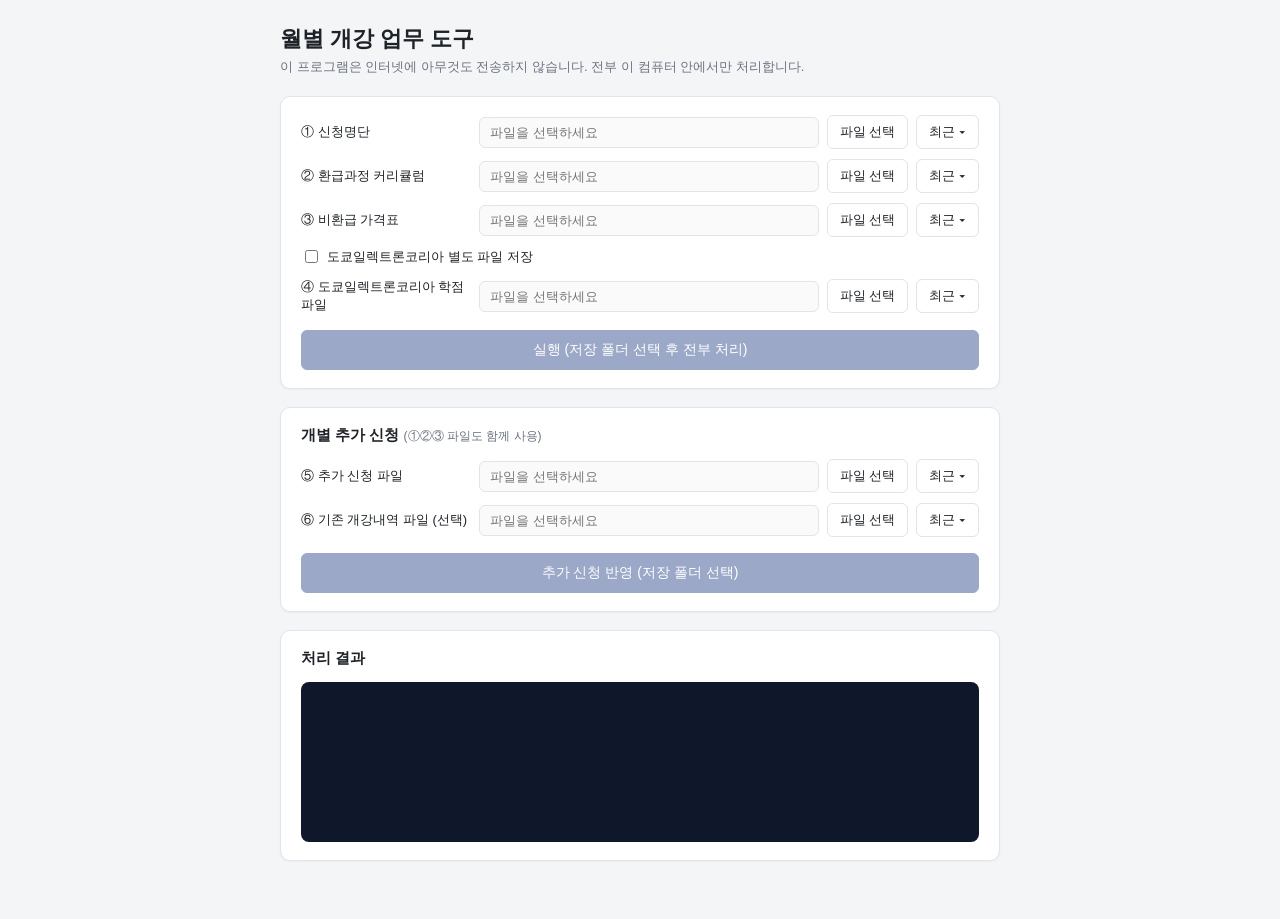
==== commit b841edb6: "화면 디자인을 리뉴얼 전 상태로 되돌림 taste-skill로 시도한 디자인 변경(카드형 레이아웃, 색상 아이콘 등)을 전부 되돌리고, 138c8dc 시점의 원래 화면으로 복원했다" ====
--- a/scripts/webview_ui/index.html
+++ b/scripts/webview_ui/index.html
@@ -6,82 +6,40 @@
 <link rel="stylesheet" href="style.css" />
 </head>
 <body>
-<div class="frame">
-<div class="stack">
-
-  <header class="card header-card">
-    <div class="brand">
-      <span class="brand-mark">월</span>
-      <div class="brand-text">
-        <h1>월별 개강 업무 도구</h1>
-        <p class="subtitle">이 프로그램은 인터넷에 아무것도 전송하지 않습니다. 전부 이 컴퓨터 안에서만 처리합니다.</p>
-      </div>
-    </div>
+<div class="container">
+  <header>
+    <h1>월별 개강 업무 도구</h1>
+    <p class="subtitle">이 프로그램은 인터넷에 아무것도 전송하지 않습니다. 전부 이 컴퓨터 안에서만 처리합니다.</p>
   </header>
 
-  <section class="card panel">
-    <h2 class="panel-title">신청 파일</h2>
-
-    <div class="field file-row" data-slot="apply">
-      <span class="field-icon">①</span>
-      <div class="field-body">
-        <label>신청명단</label>
-        <div class="field-controls">
-          <input type="text" readonly placeholder="파일을 선택하세요" />
-          <button type="button" class="btn secondary pick">
-            <svg viewBox="0 0 24 24" width="16" height="16" fill="none" stroke="currentColor" stroke-width="1.8" stroke-linecap="round" stroke-linejoin="round"><path d="M3 7a2 2 0 0 1 2-2h4l2 2h8a2 2 0 0 1 2 2v8a2 2 0 0 1-2 2H5a2 2 0 0 1-2-2V7Z"/></svg>
-            파일 선택
-          </button>
-          <div class="recent-wrap">
-            <button type="button" class="btn secondary recent">
-              <svg viewBox="0 0 24 24" width="16" height="16" fill="none" stroke="currentColor" stroke-width="1.8" stroke-linecap="round" stroke-linejoin="round"><circle cx="12" cy="12" r="9"/><path d="M12 7v5l3 3"/></svg>
-              최근
-            </button>
-            <div class="recent-menu hidden"></div>
-          </div>
-        </div>
+  <section class="card">
+    <div class="file-row" data-slot="apply">
+      <label>① 신청명단</label>
+      <input type="text" readonly placeholder="파일을 선택하세요" />
+      <button type="button" class="btn pick">파일 선택</button>
+      <div class="recent-wrap">
+        <button type="button" class="btn recent">최근 ▾</button>
+        <div class="recent-menu hidden"></div>
       </div>
     </div>
 
-    <div class="field file-row" data-slot="refund">
-      <span class="field-icon">②</span>
-      <div class="field-body">
-        <label>환급과정 커리큘럼</label>
-        <div class="field-controls">
-          <input type="text" readonly placeholder="파일을 선택하세요" />
-          <button type="button" class="btn secondary pick">
-            <svg viewBox="0 0 24 24" width="16" height="16" fill="none" stroke="currentColor" stroke-width="1.8" stroke-linecap="round" stroke-linejoin="round"><path d="M3 7a2 2 0 0 1 2-2h4l2 2h8a2 2 0 0 1 2 2v8a2 2 0 0 1-2 2H5a2 2 0 0 1-2-2V7Z"/></svg>
-            파일 선택
-          </button>
-          <div class="recent-wrap">
-            <button type="button" class="btn secondary recent">
-              <svg viewBox="0 0 24 24" width="16" height="16" fill="none" stroke="currentColor" stroke-width="1.8" stroke-linecap="round" stroke-linejoin="round"><circle cx="12" cy="12" r="9"/><path d="M12 7v5l3 3"/></svg>
-              최근
-            </button>
-            <div class="recent-menu hidden"></div>
-          </div>
-        </div>
+    <div class="file-row" data-slot="refund">
+      <label>② 환급과정 커리큘럼</label>
+      <input type="text" readonly placeholder="파일을 선택하세요" />
+      <button type="button" class="btn pick">파일 선택</button>
+      <div class="recent-wrap">
+        <button type="button" class="btn recent">최근 ▾</button>
+        <div class="recent-menu hidden"></div>
       </div>
     </div>
 
-    <div class="field file-row" data-slot="general">
-      <span class="field-icon">③</span>
-      <div class="field-body">
-        <label>비환급 가격표</label>
-        <div class="field-controls">
-          <input type="text" readonly placeholder="파일을 선택하세요" />
-          <button type="button" class="btn secondary pick">
-            <svg viewBox="0 0 24 24" width="16" height="16" fill="none" stroke="currentColor" stroke-width="1.8" stroke-linecap="round" stroke-linejoin="round"><path d="M3 7a2 2 0 0 1 2-2h4l2 2h8a2 2 0 0 1 2 2v8a2 2 0 0 1-2 2H5a2 2 0 0 1-2-2V7Z"/></svg>
-            파일 선택
-          </button>
-          <div class="recent-wrap">
-            <button type="button" class="btn secondary recent">
-              <svg viewBox="0 0 24 24" width="16" height="16" fill="none" stroke="currentColor" stroke-width="1.8" stroke-linecap="round" stroke-linejoin="round"><circle cx="12" cy="12" r="9"/><path d="M12 7v5l3 3"/></svg>
-              최근
-            </button>
-            <div class="recent-menu hidden"></div>
-          </div>
-        </div>
+    <div class="file-row" data-slot="general">
+      <label>③ 비환급 가격표</label>
+      <input type="text" readonly placeholder="파일을 선택하세요" />
+      <button type="button" class="btn pick">파일 선택</button>
+      <div class="recent-wrap">
+        <button type="button" class="btn recent">최근 ▾</button>
+        <div class="recent-menu hidden"></div>
       </div>
     </div>
 
@@ -90,93 +48,49 @@
       도쿄일렉트론코리아 별도 파일 저장
     </label>
 
-    <div class="field file-row" data-slot="credit">
-      <span class="field-icon">④</span>
-      <div class="field-body">
-        <label>도쿄일렉트론코리아 학점 파일</label>
-        <div class="field-controls">
-          <input type="text" readonly placeholder="파일을 선택하세요" />
-          <button type="button" class="btn secondary pick">
-            <svg viewBox="0 0 24 24" width="16" height="16" fill="none" stroke="currentColor" stroke-width="1.8" stroke-linecap="round" stroke-linejoin="round"><path d="M3 7a2 2 0 0 1 2-2h4l2 2h8a2 2 0 0 1 2 2v8a2 2 0 0 1-2 2H5a2 2 0 0 1-2-2V7Z"/></svg>
-            파일 선택
-          </button>
-          <div class="recent-wrap">
-            <button type="button" class="btn secondary recent">
-              <svg viewBox="0 0 24 24" width="16" height="16" fill="none" stroke="currentColor" stroke-width="1.8" stroke-linecap="round" stroke-linejoin="round"><circle cx="12" cy="12" r="9"/><path d="M12 7v5l3 3"/></svg>
-              최근
-            </button>
-            <div class="recent-menu hidden"></div>
-          </div>
-        </div>
+    <div class="file-row" data-slot="credit">
+      <label>④ 도쿄일렉트론코리아 학점 파일</label>
+      <input type="text" readonly placeholder="파일을 선택하세요" />
+      <button type="button" class="btn pick">파일 선택</button>
+      <div class="recent-wrap">
+        <button type="button" class="btn recent">최근 ▾</button>
+        <div class="recent-menu hidden"></div>
       </div>
     </div>
 
-    <button type="button" id="run-all" class="btn primary full">
-      <svg viewBox="0 0 24 24" width="18" height="18" fill="none" stroke="currentColor" stroke-width="2" stroke-linecap="round" stroke-linejoin="round"><path d="M9 12l2 2 4-4"/><circle cx="12" cy="12" r="9"/></svg>
-      실행 (저장 폴더 선택 후 전부 처리)
-    </button>
+    <button type="button" id="run-all" class="btn primary full">실행 (저장 폴더 선택 후 전부 처리)</button>
   </section>
 
-  <section class="card panel">
-    <div class="panel-head-row">
-      <h2 class="panel-title">개별 추가 신청</h2>
-      <span class="panel-hint">①②③ 파일도 함께 사용</span>
-    </div>
+  <section class="card">
+    <h2>개별 추가 신청 <span class="hint">(①②③ 파일도 함께 사용)</span></h2>
 
-    <div class="field file-row" data-slot="added">
-      <span class="field-icon">⑤</span>
-      <div class="field-body">
-        <label>추가 신청 파일</label>
-        <div class="field-controls">
-          <input type="text" readonly placeholder="파일을 선택하세요" />
-          <button type="button" class="btn secondary pick">
-            <svg viewBox="0 0 24 24" width="16" height="16" fill="none" stroke="currentColor" stroke-width="1.8" stroke-linecap="round" stroke-linejoin="round"><path d="M3 7a2 2 0 0 1 2-2h4l2 2h8a2 2 0 0 1 2 2v8a2 2 0 0 1-2 2H5a2 2 0 0 1-2-2V7Z"/></svg>
-            파일 선택
-          </button>
-          <div class="recent-wrap">
-            <button type="button" class="btn secondary recent">
-              <svg viewBox="0 0 24 24" width="16" height="16" fill="none" stroke="currentColor" stroke-width="1.8" stroke-linecap="round" stroke-linejoin="round"><circle cx="12" cy="12" r="9"/><path d="M12 7v5l3 3"/></svg>
-              최근
-            </button>
-            <div class="recent-menu hidden"></div>
-          </div>
-        </div>
+    <div class="file-row" data-slot="added">
+      <label>⑤ 추가 신청 파일</label>
+      <input type="text" readonly placeholder="파일을 선택하세요" />
+      <button type="button" class="btn pick">파일 선택</button>
+      <div class="recent-wrap">
+        <button type="button" class="btn recent">최근 ▾</button>
+        <div class="recent-menu hidden"></div>
       </div>
     </div>
 
-    <div class="field file-row" data-slot="existing_gaegang">
-      <span class="field-icon">⑥</span>
-      <div class="field-body">
-        <label>기존 개강내역 파일 (선택)</label>
-        <div class="field-controls">
-          <input type="text" readonly placeholder="파일을 선택하세요" />
-          <button type="button" class="btn secondary pick">
-            <svg viewBox="0 0 24 24" width="16" height="16" fill="none" stroke="currentColor" stroke-width="1.8" stroke-linecap="round" stroke-linejoin="round"><path d="M3 7a2 2 0 0 1 2-2h4l2 2h8a2 2 0 0 1 2 2v8a2 2 0 0 1-2 2H5a2 2 0 0 1-2-2V7Z"/></svg>
-            파일 선택
-          </button>
-          <div class="recent-wrap">
-            <button type="button" class="btn secondary recent">
-              <svg viewBox="0 0 24 24" width="16" height="16" fill="none" stroke="currentColor" stroke-width="1.8" stroke-linecap="round" stroke-linejoin="round"><circle cx="12" cy="12" r="9"/><path d="M12 7v5l3 3"/></svg>
-              최근
-            </button>
-            <div class="recent-menu hidden"></div>
-          </div>
-        </div>
+    <div class="file-row" data-slot="existing_gaegang">
+      <label>⑥ 기존 개강내역 파일 <span class="hint">(선택)</span></label>
+      <input type="text" readonly placeholder="파일을 선택하세요" />
+      <button type="button" class="btn pick">파일 선택</button>
+      <div class="recent-wrap">
+        <button type="button" class="btn recent">최근 ▾</button>
+        <div class="recent-menu hidden"></div>
       </div>
     </div>
 
-    <button type="button" id="run-added" class="btn secondary full">
-      <svg viewBox="0 0 24 24" width="16" height="16" fill="none" stroke="currentColor" stroke-width="2" stroke-linecap="round"><path d="M12 5v14M5 12h14"/></svg>
-      추가 신청 반영 (저장 폴더 선택)
-    </button>
+    <button type="button" id="run-added" class="btn primary full">추가 신청 반영 (저장 폴더 선택)</button>
   </section>
 
-  <section class="card panel">
-    <h2 class="panel-title">처리 결과</h2>
+  <section class="card">
+    <h2>처리 결과</h2>
     <pre id="log"></pre>
   </section>
-
-</div>
 </div>
 
 <div id="modal-overlay" class="modal-overlay hidden">
--- a/scripts/webview_ui/style.css
+++ b/scripts/webview_ui/style.css
@@ -1,31 +1,13 @@
 :root {
-  --page-bg: #eef1f7;
-  --surface: #ffffff;
-  --raised: #f6f8fc;
-  --border: #e9ecf3;
-  --text: #1c2130;
-  --muted: #6b7280;
-  --faint: #9aa1b1;
-
+  --bg: #f4f5f7;
+  --card-bg: #ffffff;
+  --border: #e1e4e8;
+  --text: #1f2328;
+  --text-muted: #6b7280;
   --accent: #2563eb;
-  --accent-dark: #1d4ed8;
-  --accent-soft-bg: #eaf1ff;
-  --accent-soft-text: #1d4ed8;
-
-  --header-grad-1: #4f7cff;
-  --header-grad-2: #2563eb;
-
-  --radius-xl: 22px;
-  --radius-lg: 18px;
-  --radius-md: 12px;
-  --gap: 20px;
-  --pad: 24px;
-  --control-height: 40px;
-
-  --fs-title: 20px;
-  --fs-section: 15px;
-  --fs-body: 14px;
-  --fs-small: 12.5px;
+  --accent-hover: #1d4ed8;
+  --warn-bg: #fff8e1;
+  --radius: 10px;
 }
 
 * {
@@ -34,238 +16,108 @@
 
 body {
   margin: 0;
-  font-family: -apple-system, "Segoe UI", "Malgun Gothic", sans-serif;
-  background: var(--page-bg);
-  color: var(--text);
-  font-size: var(--fs-body);
-  line-height: 1.5;
-}
-
-.frame {
-  min-height: 100vh;
-  display: flex;
-  justify-content: center;
-  padding: 32px 20px;
-}
-
-.stack {
-  width: 100%;
-  max-width: 740px;
-  display: flex;
-  flex-direction: column;
-  gap: var(--gap);
-}
-
-/* 카드마다 각각 떠 있는 형태 (연결된 큰 시트가 아니라 개별 카드) */
+  font-family: "Malgun Gothic", "Segoe UI", -apple-system, sans-serif;
+  background: var(--bg);
+  color: var(--text);
+}
+
+.container {
+  max-width: 760px;
+  margin: 0 auto;
+  padding: 24px 20px 40px;
+}
+
+header h1 {
+  font-size: 22px;
+  margin: 0 0 4px;
+}
+
+header .subtitle {
+  font-size: 13px;
+  color: var(--text-muted);
+  margin: 0 0 20px;
+}
+
 .card {
-  background: var(--surface);
-  border-radius: var(--radius-xl);
-  box-shadow: 0 16px 40px -20px rgba(29, 41, 61, 0.18), 0 1px 3px rgba(16, 24, 40, 0.04);
-}
-
-.header-card {
-  padding: 22px var(--pad);
-  background: linear-gradient(120deg, var(--header-grad-1), var(--header-grad-2));
-  color: #fff;
-  box-shadow: 0 16px 36px -16px rgba(37, 99, 235, 0.45);
-}
-
-.brand {
-  display: flex;
-  align-items: center;
-  gap: 14px;
-}
-
-.brand-mark {
-  flex: 0 0 auto;
-  width: 44px;
-  height: 44px;
-  border-radius: 999px;
-  background: rgba(255, 255, 255, 0.22);
-  color: #fff;
-  display: flex;
-  align-items: center;
-  justify-content: center;
-  font-size: 18px;
-  font-weight: 700;
-  box-shadow: inset 0 0 0 1.5px rgba(255, 255, 255, 0.35);
-}
-
-.brand-text h1 {
-  margin: 0;
-  font-size: var(--fs-title);
-  font-weight: 700;
-  color: #fff;
-}
-
-.brand-text .subtitle {
-  margin: 4px 0 0;
-  font-size: var(--fs-small);
-  color: rgba(255, 255, 255, 0.85);
-}
-
-.panel {
-  padding: var(--pad);
-}
-
-.panel-head-row {
-  display: flex;
-  align-items: baseline;
-  gap: 10px;
+  background: var(--card-bg);
+  border: 1px solid var(--border);
+  border-radius: var(--radius);
+  padding: 18px 20px;
   margin-bottom: 18px;
-}
-
-.panel-title {
-  margin: 0 0 18px;
-  font-size: var(--fs-section);
-  font-weight: 700;
-}
-
-.panel-head-row .panel-title {
-  margin-bottom: 0;
-}
-
-.panel-hint {
-  font-size: var(--fs-small);
-  color: var(--muted);
-  background: var(--raised);
-  padding: 3px 10px;
-  border-radius: 999px;
-}
-
-.field {
-  display: flex;
-  align-items: flex-start;
-  gap: 14px;
-  margin-bottom: 14px;
-  padding: 14px;
-  border-radius: var(--radius-lg);
-  background: var(--raised);
-  border: 1px solid var(--border);
-}
-
-.field:last-of-type {
-  margin-bottom: 0;
-}
-
-.field-icon {
-  flex: 0 0 auto;
-  width: 40px;
-  height: 40px;
-  border-radius: 999px;
-  display: flex;
-  align-items: center;
-  justify-content: center;
-  font-size: 16px;
-  font-weight: 700;
-  color: #fff;
-}
-
-.field-body {
-  flex: 1;
-  min-width: 0;
-}
-
-.field > label {
-  display: block;
-  font-size: var(--fs-body);
-  font-weight: 600;
-  margin-bottom: 8px;
-}
-
-.field-controls {
+  box-shadow: 0 1px 2px rgba(0, 0, 0, 0.04);
+}
+
+.card h2 {
+  font-size: 15px;
+  margin: 0 0 14px;
+}
+
+.card h2 .hint {
+  font-size: 12px;
+  color: var(--text-muted);
+  font-weight: normal;
+}
+
+.file-row {
   display: flex;
   align-items: center;
   gap: 8px;
-}
-
-.field-controls input[type="text"] {
+  margin-bottom: 10px;
+}
+
+.file-row label {
+  flex: 0 0 170px;
+  font-size: 13px;
+  color: var(--text);
+}
+
+.file-row input[type="text"] {
   flex: 1;
   min-width: 0;
-  height: var(--control-height);
-  padding: 0 14px;
-  border: 1px solid var(--border);
-  border-radius: 999px;
-  background: var(--surface);
-  color: var(--text);
-  font-size: var(--fs-body);
-  font-family: inherit;
-}
-
-.field-controls input[type="text"]::placeholder {
-  color: var(--faint);
+  padding: 7px 10px;
+  border: 1px solid var(--border);
+  border-radius: 6px;
+  background: #fafafa;
+  color: var(--text);
+  font-size: 13px;
 }
 
 .btn {
-  height: var(--control-height);
-  padding: 0 16px;
-  border-radius: 999px;
-  border: 1px solid var(--border);
-  background: var(--surface);
-  color: var(--text);
-  font-size: var(--fs-body);
-  font-weight: 600;
-  font-family: inherit;
+  border: 1px solid var(--border);
+  background: #fff;
+  color: var(--text);
+  border-radius: 6px;
+  padding: 7px 12px;
+  font-size: 13px;
   cursor: pointer;
   white-space: nowrap;
-  display: inline-flex;
-  align-items: center;
-  gap: 6px;
-  transition: transform 0.05s ease, box-shadow 0.15s ease;
-}
-
-.btn svg {
-  flex: 0 0 auto;
 }
 
 .btn:hover {
-  background: #fff;
-  box-shadow: 0 2px 8px rgba(16, 24, 40, 0.08);
-}
-
-.btn:active {
-  transform: translateY(1px);
-}
-
-.btn:focus-visible {
-  outline: 2px solid var(--accent);
-  outline-offset: 1px;
-}
-
-.btn.secondary {
-  background: var(--accent-soft-bg);
-  border-color: transparent;
-  color: var(--accent-soft-text);
-}
-
-.btn.secondary:hover {
-  background: #dde9ff;
+  background: #f0f1f3;
 }
 
 .btn.primary {
-  background: linear-gradient(120deg, var(--header-grad-1), var(--accent-dark));
-  border-color: transparent;
+  background: var(--accent);
+  border-color: var(--accent);
   color: #fff;
-  box-shadow: 0 10px 22px -8px rgba(37, 99, 235, 0.55);
 }
 
 .btn.primary:hover {
-  box-shadow: 0 12px 26px -8px rgba(37, 99, 235, 0.65);
+  background: var(--accent-hover);
 }
 
 .btn.primary:disabled {
-  background: #c7cedb;
-  box-shadow: none;
-  color: #fff;
+  background: #9ca8c8;
+  border-color: #9ca8c8;
   cursor: not-allowed;
 }
 
 .btn.full {
   width: 100%;
-  margin-top: 10px;
-  justify-content: center;
-  height: 46px;
-  font-size: 15px;
+  padding: 10px;
+  font-size: 14px;
+  margin-top: 6px;
 }
 
 .recent-wrap {
@@ -274,13 +126,13 @@
 
 .recent-menu {
   position: absolute;
-  top: calc(100% + 6px);
+  top: calc(100% + 4px);
   right: 0;
   min-width: 220px;
-  background: var(--surface);
-  border: 1px solid var(--border);
-  border-radius: var(--radius-lg);
-  box-shadow: 0 12px 28px rgba(16, 24, 40, 0.14);
+  background: #fff;
+  border: 1px solid var(--border);
+  border-radius: 8px;
+  box-shadow: 0 6px 16px rgba(0, 0, 0, 0.12);
   z-index: 20;
   overflow: hidden;
 }
@@ -293,42 +145,30 @@
   display: block;
   width: 100%;
   text-align: left;
-  padding: 10px 12px;
-  font-size: var(--fs-small);
+  padding: 8px 12px;
+  font-size: 12.5px;
   background: none;
   border: none;
   cursor: pointer;
   color: var(--text);
-  font-family: inherit;
 }
 
 .recent-menu .item:hover {
-  background: var(--raised);
+  background: #f0f1f3;
 }
 
 .recent-menu .empty {
-  padding: 10px 12px;
-  font-size: var(--fs-small);
-  color: var(--muted);
+  padding: 8px 12px;
+  font-size: 12.5px;
+  color: var(--text-muted);
 }
 
 .checkbox-row {
   display: flex;
   align-items: center;
-  gap: 10px;
-  font-size: var(--fs-body);
-  font-weight: 500;
-  margin: 0 0 14px;
-  padding: 12px 14px;
-  border-radius: var(--radius-lg);
-  background: var(--raised);
-  border: 1px solid var(--border);
-}
-
-.checkbox-row input[type="checkbox"] {
-  width: 18px;
-  height: 18px;
-  accent-color: var(--accent);
+  gap: 6px;
+  font-size: 13px;
+  margin: 4px 0 12px;
 }
 
 #log {
@@ -336,20 +176,19 @@
   min-height: 160px;
   max-height: 320px;
   overflow-y: auto;
-  background: #161b29;
-  color: #d7e0f5;
-  border-radius: var(--radius-lg);
-  padding: 14px 16px;
-  font-size: var(--fs-small);
-  font-family: Consolas, "Courier New", monospace; /* taste-skill-ignore: literal process log output */
+  background: #0f172a;
+  color: #e2e8f0;
+  border-radius: 8px;
+  padding: 12px;
+  font-size: 12.5px;
+  font-family: Consolas, "Courier New", monospace;
   white-space: pre-wrap;
-  line-height: 1.6;
 }
 
 .modal-overlay {
   position: fixed;
   inset: 0;
-  background: rgba(28, 33, 48, 0.45);
+  background: rgba(0, 0, 0, 0.4);
   display: flex;
   align-items: center;
   justify-content: center;
@@ -360,50 +199,21 @@
 }
 
 .modal {
-  background: var(--surface);
-  border-radius: var(--radius-lg);
-  padding: 24px 26px;
+  background: #fff;
+  border-radius: var(--radius);
+  padding: 20px 22px;
   max-width: 400px;
-  box-shadow: 0 20px 50px rgba(16, 24, 40, 0.28);
+  box-shadow: 0 12px 30px rgba(0, 0, 0, 0.25);
 }
 
 .modal h3 {
   margin: 0 0 10px;
-  font-size: var(--fs-section);
-  font-weight: 700;
+  font-size: 15px;
 }
 
 .modal p {
-  margin: 0 0 18px;
-  font-size: var(--fs-body);
+  margin: 0 0 16px;
+  font-size: 13px;
   white-space: pre-wrap;
   color: var(--text);
 }
-
-.modal .btn.primary {
-  width: auto;
-  height: var(--control-height);
-}
-
-/* 파일 선택 줄마다 다른 포인트 색을 줘서 한눈에 구분되게 함 */
-.field[data-slot="apply"] .field-icon { background: #3b82f6; }
-.field[data-slot="refund"] .field-icon { background: #8b5cf6; }
-.field[data-slot="general"] .field-icon { background: #f59e0b; }
-.field[data-slot="credit"] .field-icon { background: #14b8a6; }
-.field[data-slot="added"] .field-icon { background: #ec4899; }
-.field[data-slot="existing_gaegang"] .field-icon { background: #10b981; }
-
-@media (max-width: 480px) {
-  .frame {
-    padding: 16px;
-  }
-  .panel, .header-card {
-    padding: 18px;
-  }
-  .field {
-    flex-direction: column;
-  }
-  .field-controls {
-    flex-wrap: wrap;
-  }
-}
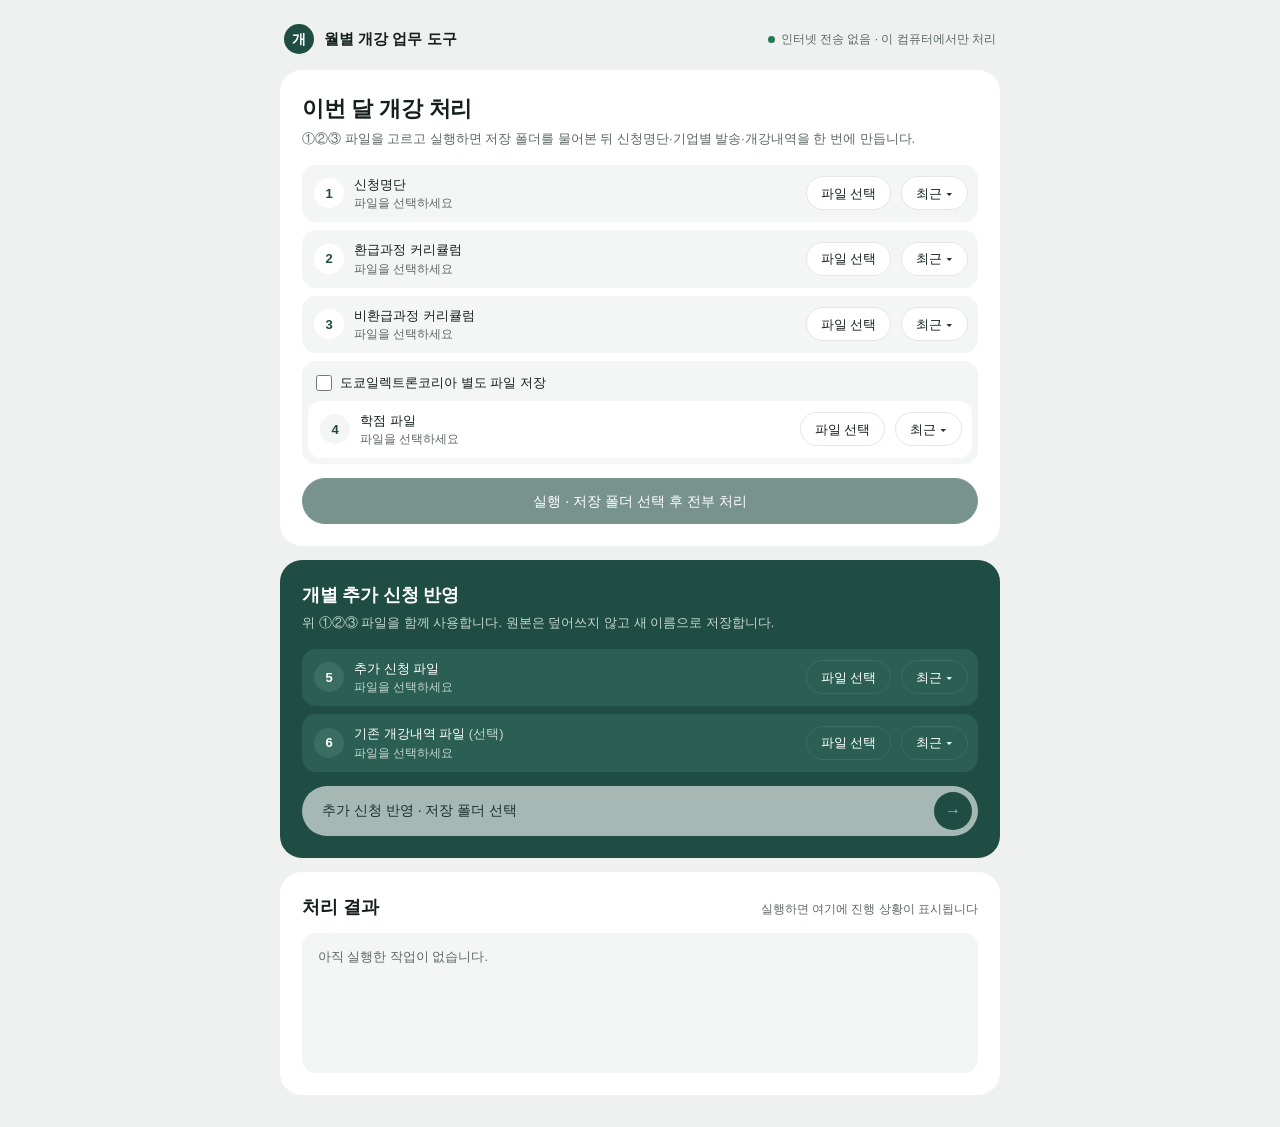
==== commit c42db421: "화면 디자인: 진한 초록 카드형 + 비환급과정 커리큘럼 명칭 변경 - 참고 디자인(Testora) 느낌으로 index.html/style.css 리스타일: 진한 초록   한 가지 " ====
--- a/scripts/webview_ui/index.html
+++ b/scripts/webview_ui/index.html
@@ -7,88 +7,123 @@
 </head>
 <body>
 <div class="container">
-  <header>
-    <h1>월별 개강 업무 도구</h1>
-    <p class="subtitle">이 프로그램은 인터넷에 아무것도 전송하지 않습니다. 전부 이 컴퓨터 안에서만 처리합니다.</p>
-  </header>
+  <div class="topbar">
+    <div class="mark" aria-hidden="true">개</div>
+    <div class="name">월별 개강 업무 도구</div>
+    <div class="safe">인터넷 전송 없음 · 이 컴퓨터에서만 처리</div>
+  </div>
 
   <section class="card">
-    <div class="file-row" data-slot="apply">
-      <label>① 신청명단</label>
-      <input type="text" readonly placeholder="파일을 선택하세요" />
-      <button type="button" class="btn pick">파일 선택</button>
-      <div class="recent-wrap">
-        <button type="button" class="btn recent">최근 ▾</button>
-        <div class="recent-menu hidden"></div>
+    <div class="card-head">
+      <h1>이번 달 개강 처리</h1>
+      <p>①②③ 파일을 고르고 실행하면 저장 폴더를 물어본 뒤 신청명단·기업별 발송·개강내역을 한 번에 만듭니다.</p>
+    </div>
+
+    <div class="files">
+      <div class="file-row" data-slot="apply">
+        <div class="no">1</div>
+        <div class="text">
+          <label>신청명단</label>
+          <input type="text" readonly placeholder="파일을 선택하세요" />
+        </div>
+        <button type="button" class="btn pick">파일 선택</button>
+        <div class="recent-wrap">
+          <button type="button" class="btn recent">최근 ▾</button>
+          <div class="recent-menu hidden"></div>
+        </div>
+      </div>
+
+      <div class="file-row" data-slot="refund">
+        <div class="no">2</div>
+        <div class="text">
+          <label>환급과정 커리큘럼</label>
+          <input type="text" readonly placeholder="파일을 선택하세요" />
+        </div>
+        <button type="button" class="btn pick">파일 선택</button>
+        <div class="recent-wrap">
+          <button type="button" class="btn recent">최근 ▾</button>
+          <div class="recent-menu hidden"></div>
+        </div>
+      </div>
+
+      <div class="file-row" data-slot="general">
+        <div class="no">3</div>
+        <div class="text">
+          <label>비환급과정 커리큘럼</label>
+          <input type="text" readonly placeholder="파일을 선택하세요" />
+        </div>
+        <button type="button" class="btn pick">파일 선택</button>
+        <div class="recent-wrap">
+          <button type="button" class="btn recent">최근 ▾</button>
+          <div class="recent-menu hidden"></div>
+        </div>
+      </div>
+
+      <div class="tel-group">
+        <label class="checkbox-row">
+          <input type="checkbox" id="save-tel" />
+          도쿄일렉트론코리아 별도 파일 저장
+        </label>
+        <div class="file-row" data-slot="credit">
+          <div class="no">4</div>
+          <div class="text">
+            <label>학점 파일</label>
+            <input type="text" readonly placeholder="파일을 선택하세요" />
+          </div>
+          <button type="button" class="btn pick">파일 선택</button>
+          <div class="recent-wrap">
+            <button type="button" class="btn recent">최근 ▾</button>
+            <div class="recent-menu hidden"></div>
+          </div>
+        </div>
       </div>
     </div>
 
-    <div class="file-row" data-slot="refund">
-      <label>② 환급과정 커리큘럼</label>
-      <input type="text" readonly placeholder="파일을 선택하세요" />
-      <button type="button" class="btn pick">파일 선택</button>
-      <div class="recent-wrap">
-        <button type="button" class="btn recent">최근 ▾</button>
-        <div class="recent-menu hidden"></div>
+    <button type="button" id="run-all" class="btn primary full">실행 · 저장 폴더 선택 후 전부 처리</button>
+  </section>
+
+  <section class="card dark">
+    <div class="card-head">
+      <h2>개별 추가 신청 반영</h2>
+      <p>위 ①②③ 파일을 함께 사용합니다. 원본은 덮어쓰지 않고 새 이름으로 저장합니다.</p>
+    </div>
+
+    <div class="files">
+      <div class="file-row" data-slot="added">
+        <div class="no">5</div>
+        <div class="text">
+          <label>추가 신청 파일</label>
+          <input type="text" readonly placeholder="파일을 선택하세요" />
+        </div>
+        <button type="button" class="btn pick">파일 선택</button>
+        <div class="recent-wrap">
+          <button type="button" class="btn recent">최근 ▾</button>
+          <div class="recent-menu hidden"></div>
+        </div>
+      </div>
+
+      <div class="file-row" data-slot="existing_gaegang">
+        <div class="no">6</div>
+        <div class="text">
+          <label>기존 개강내역 파일 <span class="hint">(선택)</span></label>
+          <input type="text" readonly placeholder="파일을 선택하세요" />
+        </div>
+        <button type="button" class="btn pick">파일 선택</button>
+        <div class="recent-wrap">
+          <button type="button" class="btn recent">최근 ▾</button>
+          <div class="recent-menu hidden"></div>
+        </div>
       </div>
     </div>
 
-    <div class="file-row" data-slot="general">
-      <label>③ 비환급 가격표</label>
-      <input type="text" readonly placeholder="파일을 선택하세요" />
-      <button type="button" class="btn pick">파일 선택</button>
-      <div class="recent-wrap">
-        <button type="button" class="btn recent">최근 ▾</button>
-        <div class="recent-menu hidden"></div>
-      </div>
-    </div>
-
-    <label class="checkbox-row">
-      <input type="checkbox" id="save-tel" />
-      도쿄일렉트론코리아 별도 파일 저장
-    </label>
-
-    <div class="file-row" data-slot="credit">
-      <label>④ 도쿄일렉트론코리아 학점 파일</label>
-      <input type="text" readonly placeholder="파일을 선택하세요" />
-      <button type="button" class="btn pick">파일 선택</button>
-      <div class="recent-wrap">
-        <button type="button" class="btn recent">최근 ▾</button>
-        <div class="recent-menu hidden"></div>
-      </div>
-    </div>
-
-    <button type="button" id="run-all" class="btn primary full">실행 (저장 폴더 선택 후 전부 처리)</button>
+    <button type="button" id="run-added" class="btn go">추가 신청 반영 · 저장 폴더 선택 <span class="arrow">→</span></button>
   </section>
 
   <section class="card">
-    <h2>개별 추가 신청 <span class="hint">(①②③ 파일도 함께 사용)</span></h2>
-
-    <div class="file-row" data-slot="added">
-      <label>⑤ 추가 신청 파일</label>
-      <input type="text" readonly placeholder="파일을 선택하세요" />
-      <button type="button" class="btn pick">파일 선택</button>
-      <div class="recent-wrap">
-        <button type="button" class="btn recent">최근 ▾</button>
-        <div class="recent-menu hidden"></div>
-      </div>
+    <div class="log-head">
+      <h2>처리 결과</h2>
+      <span>실행하면 여기에 진행 상황이 표시됩니다</span>
     </div>
-
-    <div class="file-row" data-slot="existing_gaegang">
-      <label>⑥ 기존 개강내역 파일 <span class="hint">(선택)</span></label>
-      <input type="text" readonly placeholder="파일을 선택하세요" />
-      <button type="button" class="btn pick">파일 선택</button>
-      <div class="recent-wrap">
-        <button type="button" class="btn recent">최근 ▾</button>
-        <div class="recent-menu hidden"></div>
-      </div>
-    </div>
-
-    <button type="button" id="run-added" class="btn primary full">추가 신청 반영 (저장 폴더 선택)</button>
-  </section>
-
-  <section class="card">
-    <h2>처리 결과</h2>
     <pre id="log"></pre>
   </section>
 </div>
--- a/scripts/webview_ui/style.css
+++ b/scripts/webview_ui/style.css
@@ -1,13 +1,20 @@
 :root {
-  --bg: #f4f5f7;
-  --card-bg: #ffffff;
-  --border: #e1e4e8;
-  --text: #1f2328;
-  --text-muted: #6b7280;
-  --accent: #2563eb;
-  --accent-hover: #1d4ed8;
-  --warn-bg: #fff8e1;
-  --radius: 10px;
+  --ground: #eef1ef;
+  --surface: #ffffff;
+  --well: #f4f6f5;
+  --well-hover: #ebefed;
+  --border: #e3e8e5;
+  --text: #15201c;
+  --muted: #5d6863;
+  --brand: #1f4d43;
+  --brand-hover: #173d35;
+  --brand-ink: #ffffff;
+  --brand-soft: #2b5f53;
+  --brand-line: #3b6e62;
+  --brand-muted: #c3d6cf;
+  --positive: #247b50;
+  --radius-card: 22px;
+  --radius-well: 14px;
 }
 
 * {
@@ -17,124 +24,330 @@
 body {
   margin: 0;
   font-family: "Malgun Gothic", "Segoe UI", -apple-system, sans-serif;
-  background: var(--bg);
-  color: var(--text);
+  background: var(--ground);
+  color: var(--text);
+  font-size: 14px;
+  line-height: 1.5;
 }
 
 .container {
   max-width: 760px;
   margin: 0 auto;
-  padding: 24px 20px 40px;
-}
-
-header h1 {
+  padding: 20px 20px 32px;
+  display: grid;
+  gap: 14px;
+}
+
+/* 상단: 프로그램 이름 */
+.topbar {
+  display: flex;
+  align-items: center;
+  gap: 10px;
+  padding: 4px 4px 2px;
+}
+
+.mark {
+  width: 30px;
+  height: 30px;
+  border-radius: 50%;
+  background: var(--brand);
+  color: var(--brand-ink);
+  display: grid;
+  place-items: center;
+  font-weight: 700;
+  font-size: 14px;
+}
+
+.topbar .name {
+  font-weight: 700;
+  font-size: 15px;
+}
+
+.topbar .safe {
+  margin-left: auto;
+  font-size: 12px;
+  color: var(--muted);
+  display: flex;
+  align-items: center;
+  gap: 6px;
+}
+
+.topbar .safe::before {
+  content: "";
+  width: 7px;
+  height: 7px;
+  border-radius: 50%;
+  background: var(--positive);
+}
+
+/* 카드 */
+.card {
+  background: var(--surface);
+  border-radius: var(--radius-card);
+  padding: 22px;
+}
+
+.card-head {
+  margin-bottom: 16px;
+}
+
+.card-head h1,
+.card-head h2 {
+  margin: 0;
   font-size: 22px;
-  margin: 0 0 4px;
-}
-
-header .subtitle {
-  font-size: 13px;
-  color: var(--text-muted);
-  margin: 0 0 20px;
-}
-
-.card {
-  background: var(--card-bg);
+  font-weight: 700;
+  letter-spacing: -0.01em;
+}
+
+.card-head h2 {
+  font-size: 18px;
+}
+
+.card-head p {
+  margin: 4px 0 0;
+  color: var(--muted);
+  font-size: 13px;
+}
+
+/* 파일 선택 줄 */
+.files {
+  display: grid;
+  gap: 8px;
+}
+
+.file-row {
+  display: grid;
+  grid-template-columns: 30px 1fr auto auto;
+  align-items: center;
+  gap: 10px;
+  background: var(--well);
+  border-radius: var(--radius-well);
+  padding: 10px 10px 10px 12px;
+}
+
+.file-row .no {
+  width: 30px;
+  height: 30px;
+  border-radius: 50%;
+  background: var(--surface);
+  display: grid;
+  place-items: center;
+  font-weight: 700;
+  font-size: 13px;
+  color: var(--brand);
+}
+
+/* 파일을 고르면 번호 원이 채워진다 */
+.file-row:has(input[type="text"]:not(:placeholder-shown)) .no {
+  background: var(--brand);
+  color: var(--brand-ink);
+}
+
+.file-row .text {
+  min-width: 0;
+}
+
+.file-row label {
+  display: block;
+  font-size: 13px;
+  font-weight: 500;
+}
+
+.file-row label .hint {
+  color: var(--muted);
+  font-weight: 400;
+}
+
+.file-row input[type="text"] {
+  display: block;
+  width: 100%;
+  border: 0;
+  background: transparent;
+  padding: 0;
+  font: inherit;
+  font-size: 12px;
+  color: var(--text);
+  text-overflow: ellipsis;
+  outline: none;
+}
+
+.file-row input::placeholder {
+  color: var(--muted);
+}
+
+/* 도쿄일렉트론코리아: 체크박스 + ④ 학점 파일을 한 묶음으로 */
+.tel-group {
+  background: var(--well);
+  border-radius: var(--radius-well);
+  padding: 6px;
+}
+
+.tel-group .file-row {
+  background: var(--surface);
+}
+
+.tel-group .file-row .no {
+  background: var(--well);
+}
+
+.checkbox-row {
+  display: flex;
+  align-items: center;
+  gap: 8px;
+  font-size: 13px;
+  font-weight: 500;
+  padding: 6px 8px 8px;
+  cursor: pointer;
+}
+
+.checkbox-row input {
+  accent-color: var(--brand);
+  width: 16px;
+  height: 16px;
+  margin: 0;
+}
+
+/* 버튼 */
+.btn {
+  height: 34px;
+  padding: 0 14px;
+  border-radius: 999px;
   border: 1px solid var(--border);
-  border-radius: var(--radius);
-  padding: 18px 20px;
-  margin-bottom: 18px;
-  box-shadow: 0 1px 2px rgba(0, 0, 0, 0.04);
-}
-
-.card h2 {
-  font-size: 15px;
-  margin: 0 0 14px;
-}
-
-.card h2 .hint {
-  font-size: 12px;
-  color: var(--text-muted);
-  font-weight: normal;
-}
-
-.file-row {
-  display: flex;
-  align-items: center;
-  gap: 8px;
-  margin-bottom: 10px;
-}
-
-.file-row label {
-  flex: 0 0 170px;
-  font-size: 13px;
-  color: var(--text);
-}
-
-.file-row input[type="text"] {
-  flex: 1;
-  min-width: 0;
-  padding: 7px 10px;
-  border: 1px solid var(--border);
-  border-radius: 6px;
-  background: #fafafa;
-  color: var(--text);
-  font-size: 13px;
-}
-
-.btn {
-  border: 1px solid var(--border);
-  background: #fff;
-  color: var(--text);
-  border-radius: 6px;
-  padding: 7px 12px;
-  font-size: 13px;
+  background: var(--surface);
+  color: var(--text);
+  font: inherit;
+  font-size: 13px;
+  font-weight: 500;
   cursor: pointer;
   white-space: nowrap;
+  transition: background 0.15s, transform 0.1s;
 }
 
 .btn:hover {
-  background: #f0f1f3;
+  background: var(--well-hover);
+}
+
+.btn:active {
+  transform: scale(0.97);
+}
+
+.btn:focus-visible {
+  outline: 2px solid var(--brand);
+  outline-offset: 2px;
 }
 
 .btn.primary {
-  background: var(--accent);
-  border-color: var(--accent);
-  color: #fff;
+  background: var(--brand);
+  border-color: var(--brand);
+  color: var(--brand-ink);
 }
 
 .btn.primary:hover {
-  background: var(--accent-hover);
-}
-
-.btn.primary:disabled {
-  background: #9ca8c8;
-  border-color: #9ca8c8;
+  background: var(--brand-hover);
+}
+
+.btn:disabled {
+  opacity: 0.6;
   cursor: not-allowed;
+  transform: none;
 }
 
 .btn.full {
   width: 100%;
-  padding: 10px;
+  height: 46px;
+  margin-top: 14px;
   font-size: 14px;
-  margin-top: 6px;
-}
-
+}
+
+/* 추가 신청: 진한 초록 카드 */
+.card.dark {
+  background: var(--brand);
+  color: var(--brand-ink);
+}
+
+.card.dark .card-head p {
+  color: var(--brand-muted);
+}
+
+.card.dark .file-row {
+  background: var(--brand-soft);
+}
+
+.card.dark .file-row .no {
+  background: var(--brand-line);
+  color: var(--brand-ink);
+}
+
+.card.dark .file-row:has(input[type="text"]:not(:placeholder-shown)) .no {
+  background: var(--surface);
+  color: var(--brand);
+}
+
+.card.dark .file-row label .hint,
+.card.dark .file-row input::placeholder {
+  color: var(--brand-muted);
+}
+
+.card.dark .file-row input[type="text"] {
+  color: var(--brand-ink);
+}
+
+.card.dark .btn {
+  background: transparent;
+  border-color: var(--brand-line);
+  color: var(--brand-ink);
+}
+
+.card.dark .btn:hover {
+  background: var(--brand-line);
+}
+
+.card.dark .btn.go {
+  width: 100%;
+  height: 50px;
+  margin-top: 14px;
+  background: var(--surface);
+  color: var(--text);
+  border: 0;
+  display: flex;
+  align-items: center;
+  justify-content: space-between;
+  padding: 0 6px 0 20px;
+  font-size: 14px;
+}
+
+.card.dark .btn.go:hover {
+  background: var(--well);
+}
+
+.btn.go .arrow {
+  width: 38px;
+  height: 38px;
+  border-radius: 50%;
+  background: var(--brand);
+  color: var(--brand-ink);
+  display: grid;
+  place-items: center;
+  font-size: 16px;
+}
+
+/* 최근 파일 목록 */
 .recent-wrap {
   position: relative;
 }
 
 .recent-menu {
   position: absolute;
-  top: calc(100% + 4px);
+  top: calc(100% + 6px);
   right: 0;
-  min-width: 220px;
-  background: #fff;
+  min-width: 240px;
+  background: var(--surface);
   border: 1px solid var(--border);
-  border-radius: 8px;
-  box-shadow: 0 6px 16px rgba(0, 0, 0, 0.12);
+  border-radius: 12px;
+  box-shadow: 0 8px 20px rgba(0, 0, 0, 0.12);
   z-index: 20;
   overflow: hidden;
+  padding: 4px;
 }
 
 .recent-menu.hidden {
@@ -146,45 +359,65 @@
   width: 100%;
   text-align: left;
   padding: 8px 12px;
-  font-size: 12.5px;
+  font: inherit;
+  font-size: 13px;
   background: none;
   border: none;
+  border-radius: 8px;
   cursor: pointer;
   color: var(--text);
 }
 
 .recent-menu .item:hover {
-  background: #f0f1f3;
+  background: var(--well);
 }
 
 .recent-menu .empty {
   padding: 8px 12px;
-  font-size: 12.5px;
-  color: var(--text-muted);
-}
-
-.checkbox-row {
-  display: flex;
-  align-items: center;
-  gap: 6px;
-  font-size: 13px;
-  margin: 4px 0 12px;
+  font-size: 13px;
+  color: var(--muted);
+}
+
+/* 처리 결과 */
+.log-head {
+  display: flex;
+  align-items: baseline;
+  justify-content: space-between;
+  margin-bottom: 12px;
+}
+
+.log-head h2 {
+  margin: 0;
+  font-size: 18px;
+}
+
+.log-head span {
+  font-size: 12px;
+  color: var(--muted);
 }
 
 #log {
   margin: 0;
-  min-height: 160px;
-  max-height: 320px;
+  min-height: 140px;
+  max-height: 300px;
   overflow-y: auto;
-  background: #0f172a;
-  color: #e2e8f0;
-  border-radius: 8px;
-  padding: 12px;
+  background: var(--well);
+  border-radius: var(--radius-well);
+  padding: 14px 16px;
   font-size: 12.5px;
+  line-height: 1.7;
   font-family: Consolas, "Courier New", monospace;
   white-space: pre-wrap;
-}
-
+  color: var(--text);
+}
+
+#log:empty::before {
+  content: "아직 실행한 작업이 없습니다.";
+  color: var(--muted);
+  font-family: "Malgun Gothic", "Segoe UI", sans-serif;
+}
+
+/* 완료/안내 팝업 */
 .modal-overlay {
   position: fixed;
   inset: 0;
@@ -199,21 +432,35 @@
 }
 
 .modal {
-  background: #fff;
-  border-radius: var(--radius);
-  padding: 20px 22px;
-  max-width: 400px;
+  background: var(--surface);
+  border-radius: var(--radius-card);
+  padding: 22px 24px;
+  max-width: 420px;
   box-shadow: 0 12px 30px rgba(0, 0, 0, 0.25);
 }
 
 .modal h3 {
   margin: 0 0 10px;
-  font-size: 15px;
+  font-size: 16px;
 }
 
 .modal p {
-  margin: 0 0 16px;
+  margin: 0 0 18px;
   font-size: 13px;
   white-space: pre-wrap;
   color: var(--text);
 }
+
+@media (max-width: 600px) {
+  .file-row {
+    grid-template-columns: 30px auto auto 1fr;
+  }
+
+  .file-row .text {
+    grid-column: 2 / -1;
+  }
+
+  .file-row .pick {
+    grid-column: 2;
+  }
+}
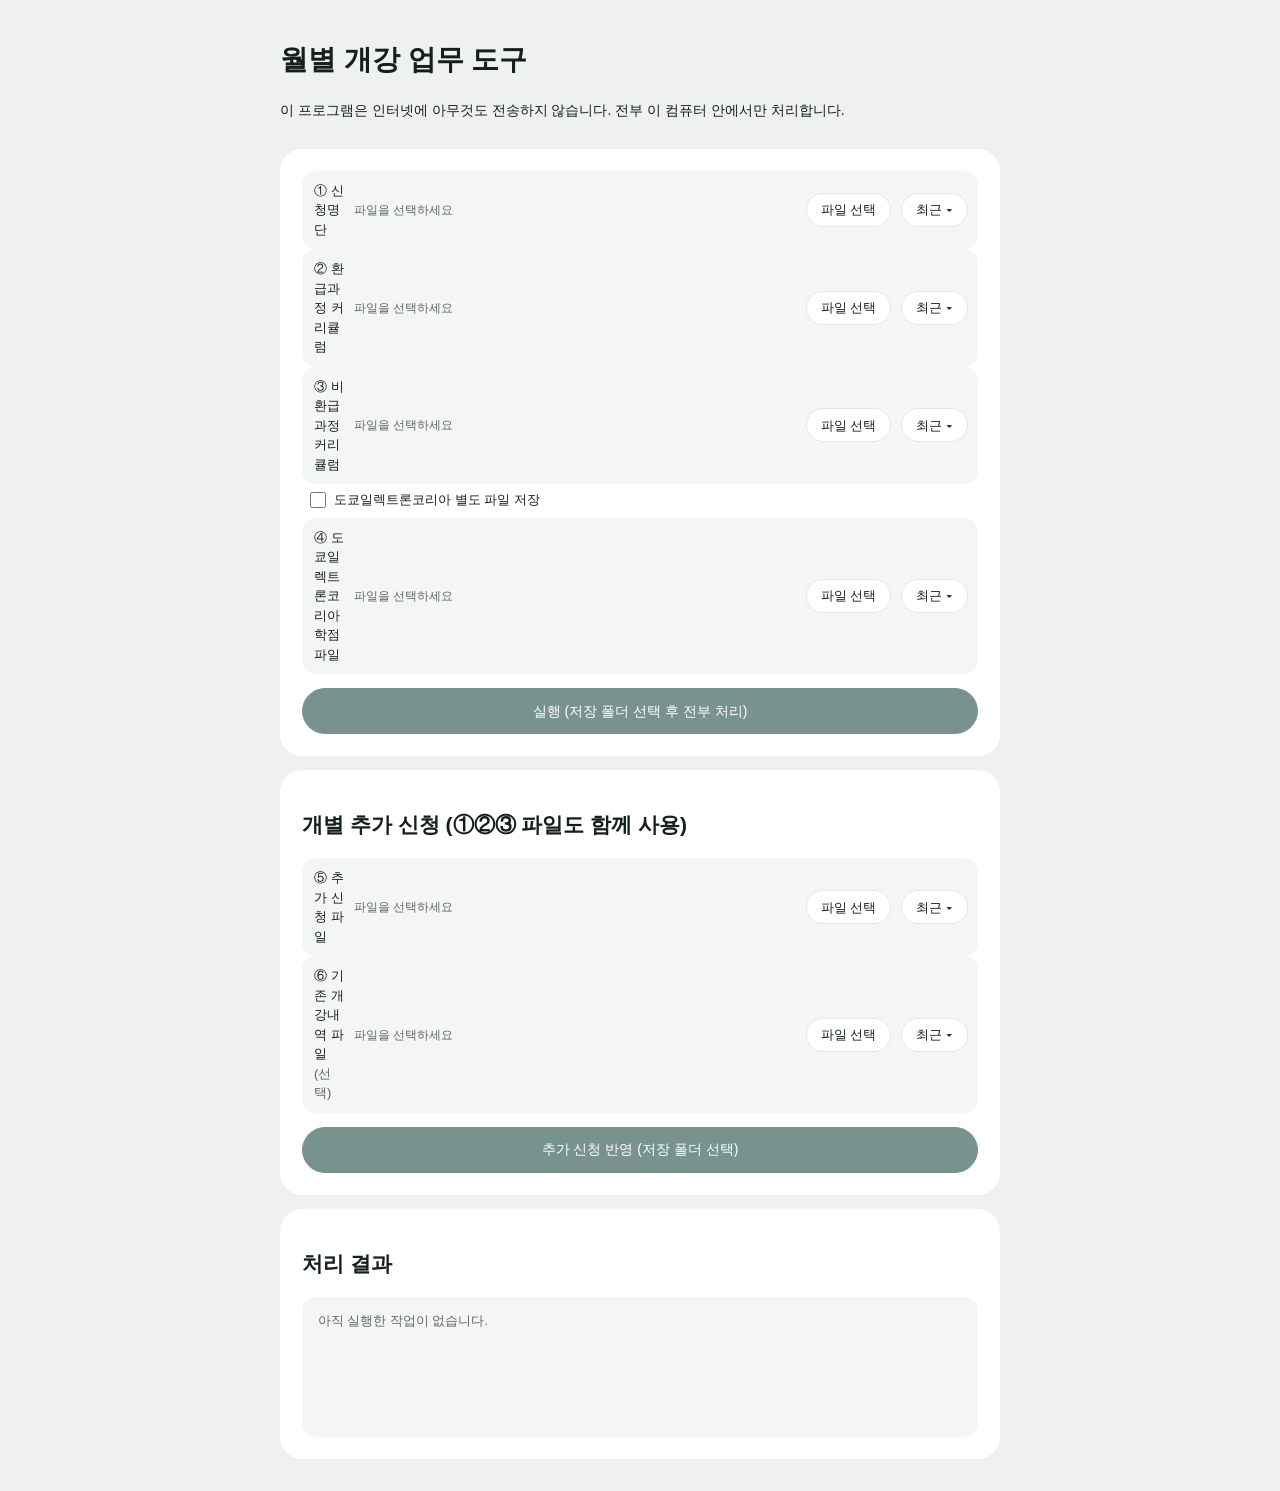
==== commit 33f991ed: "'비환급 가격표' 명칭을 '비환급과정 커리큘럼'으로 변경 화면 라벨, 안내 메시지, 스크립트 docstring/사용법, PLAN.md 전부 동일하게 반영. 기능 변경은 없음.  C" ====
--- a/scripts/webview_ui/index.html
+++ b/scripts/webview_ui/index.html
@@ -7,123 +7,88 @@
 </head>
 <body>
 <div class="container">
-  <div class="topbar">
-    <div class="mark" aria-hidden="true">개</div>
-    <div class="name">월별 개강 업무 도구</div>
-    <div class="safe">인터넷 전송 없음 · 이 컴퓨터에서만 처리</div>
-  </div>
+  <header>
+    <h1>월별 개강 업무 도구</h1>
+    <p class="subtitle">이 프로그램은 인터넷에 아무것도 전송하지 않습니다. 전부 이 컴퓨터 안에서만 처리합니다.</p>
+  </header>
 
   <section class="card">
-    <div class="card-head">
-      <h1>이번 달 개강 처리</h1>
-      <p>①②③ 파일을 고르고 실행하면 저장 폴더를 물어본 뒤 신청명단·기업별 발송·개강내역을 한 번에 만듭니다.</p>
-    </div>
-
-    <div class="files">
-      <div class="file-row" data-slot="apply">
-        <div class="no">1</div>
-        <div class="text">
-          <label>신청명단</label>
-          <input type="text" readonly placeholder="파일을 선택하세요" />
-        </div>
-        <button type="button" class="btn pick">파일 선택</button>
-        <div class="recent-wrap">
-          <button type="button" class="btn recent">최근 ▾</button>
-          <div class="recent-menu hidden"></div>
-        </div>
-      </div>
-
-      <div class="file-row" data-slot="refund">
-        <div class="no">2</div>
-        <div class="text">
-          <label>환급과정 커리큘럼</label>
-          <input type="text" readonly placeholder="파일을 선택하세요" />
-        </div>
-        <button type="button" class="btn pick">파일 선택</button>
-        <div class="recent-wrap">
-          <button type="button" class="btn recent">최근 ▾</button>
-          <div class="recent-menu hidden"></div>
-        </div>
-      </div>
-
-      <div class="file-row" data-slot="general">
-        <div class="no">3</div>
-        <div class="text">
-          <label>비환급과정 커리큘럼</label>
-          <input type="text" readonly placeholder="파일을 선택하세요" />
-        </div>
-        <button type="button" class="btn pick">파일 선택</button>
-        <div class="recent-wrap">
-          <button type="button" class="btn recent">최근 ▾</button>
-          <div class="recent-menu hidden"></div>
-        </div>
-      </div>
-
-      <div class="tel-group">
-        <label class="checkbox-row">
-          <input type="checkbox" id="save-tel" />
-          도쿄일렉트론코리아 별도 파일 저장
-        </label>
-        <div class="file-row" data-slot="credit">
-          <div class="no">4</div>
-          <div class="text">
-            <label>학점 파일</label>
-            <input type="text" readonly placeholder="파일을 선택하세요" />
-          </div>
-          <button type="button" class="btn pick">파일 선택</button>
-          <div class="recent-wrap">
-            <button type="button" class="btn recent">최근 ▾</button>
-            <div class="recent-menu hidden"></div>
-          </div>
-        </div>
+    <div class="file-row" data-slot="apply">
+      <label>① 신청명단</label>
+      <input type="text" readonly placeholder="파일을 선택하세요" />
+      <button type="button" class="btn pick">파일 선택</button>
+      <div class="recent-wrap">
+        <button type="button" class="btn recent">최근 ▾</button>
+        <div class="recent-menu hidden"></div>
       </div>
     </div>
 
-    <button type="button" id="run-all" class="btn primary full">실행 · 저장 폴더 선택 후 전부 처리</button>
-  </section>
-
-  <section class="card dark">
-    <div class="card-head">
-      <h2>개별 추가 신청 반영</h2>
-      <p>위 ①②③ 파일을 함께 사용합니다. 원본은 덮어쓰지 않고 새 이름으로 저장합니다.</p>
-    </div>
-
-    <div class="files">
-      <div class="file-row" data-slot="added">
-        <div class="no">5</div>
-        <div class="text">
-          <label>추가 신청 파일</label>
-          <input type="text" readonly placeholder="파일을 선택하세요" />
-        </div>
-        <button type="button" class="btn pick">파일 선택</button>
-        <div class="recent-wrap">
-          <button type="button" class="btn recent">최근 ▾</button>
-          <div class="recent-menu hidden"></div>
-        </div>
-      </div>
-
-      <div class="file-row" data-slot="existing_gaegang">
-        <div class="no">6</div>
-        <div class="text">
-          <label>기존 개강내역 파일 <span class="hint">(선택)</span></label>
-          <input type="text" readonly placeholder="파일을 선택하세요" />
-        </div>
-        <button type="button" class="btn pick">파일 선택</button>
-        <div class="recent-wrap">
-          <button type="button" class="btn recent">최근 ▾</button>
-          <div class="recent-menu hidden"></div>
-        </div>
+    <div class="file-row" data-slot="refund">
+      <label>② 환급과정 커리큘럼</label>
+      <input type="text" readonly placeholder="파일을 선택하세요" />
+      <button type="button" class="btn pick">파일 선택</button>
+      <div class="recent-wrap">
+        <button type="button" class="btn recent">최근 ▾</button>
+        <div class="recent-menu hidden"></div>
       </div>
     </div>
 
-    <button type="button" id="run-added" class="btn go">추가 신청 반영 · 저장 폴더 선택 <span class="arrow">→</span></button>
+    <div class="file-row" data-slot="general">
+      <label>③ 비환급과정 커리큘럼</label>
+      <input type="text" readonly placeholder="파일을 선택하세요" />
+      <button type="button" class="btn pick">파일 선택</button>
+      <div class="recent-wrap">
+        <button type="button" class="btn recent">최근 ▾</button>
+        <div class="recent-menu hidden"></div>
+      </div>
+    </div>
+
+    <label class="checkbox-row">
+      <input type="checkbox" id="save-tel" />
+      도쿄일렉트론코리아 별도 파일 저장
+    </label>
+
+    <div class="file-row" data-slot="credit">
+      <label>④ 도쿄일렉트론코리아 학점 파일</label>
+      <input type="text" readonly placeholder="파일을 선택하세요" />
+      <button type="button" class="btn pick">파일 선택</button>
+      <div class="recent-wrap">
+        <button type="button" class="btn recent">최근 ▾</button>
+        <div class="recent-menu hidden"></div>
+      </div>
+    </div>
+
+    <button type="button" id="run-all" class="btn primary full">실행 (저장 폴더 선택 후 전부 처리)</button>
   </section>
 
   <section class="card">
-    <div class="log-head">
-      <h2>처리 결과</h2>
-      <span>실행하면 여기에 진행 상황이 표시됩니다</span>
+    <h2>개별 추가 신청 <span class="hint">(①②③ 파일도 함께 사용)</span></h2>
+
+    <div class="file-row" data-slot="added">
+      <label>⑤ 추가 신청 파일</label>
+      <input type="text" readonly placeholder="파일을 선택하세요" />
+      <button type="button" class="btn pick">파일 선택</button>
+      <div class="recent-wrap">
+        <button type="button" class="btn recent">최근 ▾</button>
+        <div class="recent-menu hidden"></div>
+      </div>
     </div>
+
+    <div class="file-row" data-slot="existing_gaegang">
+      <label>⑥ 기존 개강내역 파일 <span class="hint">(선택)</span></label>
+      <input type="text" readonly placeholder="파일을 선택하세요" />
+      <button type="button" class="btn pick">파일 선택</button>
+      <div class="recent-wrap">
+        <button type="button" class="btn recent">최근 ▾</button>
+        <div class="recent-menu hidden"></div>
+      </div>
+    </div>
+
+    <button type="button" id="run-added" class="btn primary full">추가 신청 반영 (저장 폴더 선택)</button>
+  </section>
+
+  <section class="card">
+    <h2>처리 결과</h2>
     <pre id="log"></pre>
   </section>
 </div>
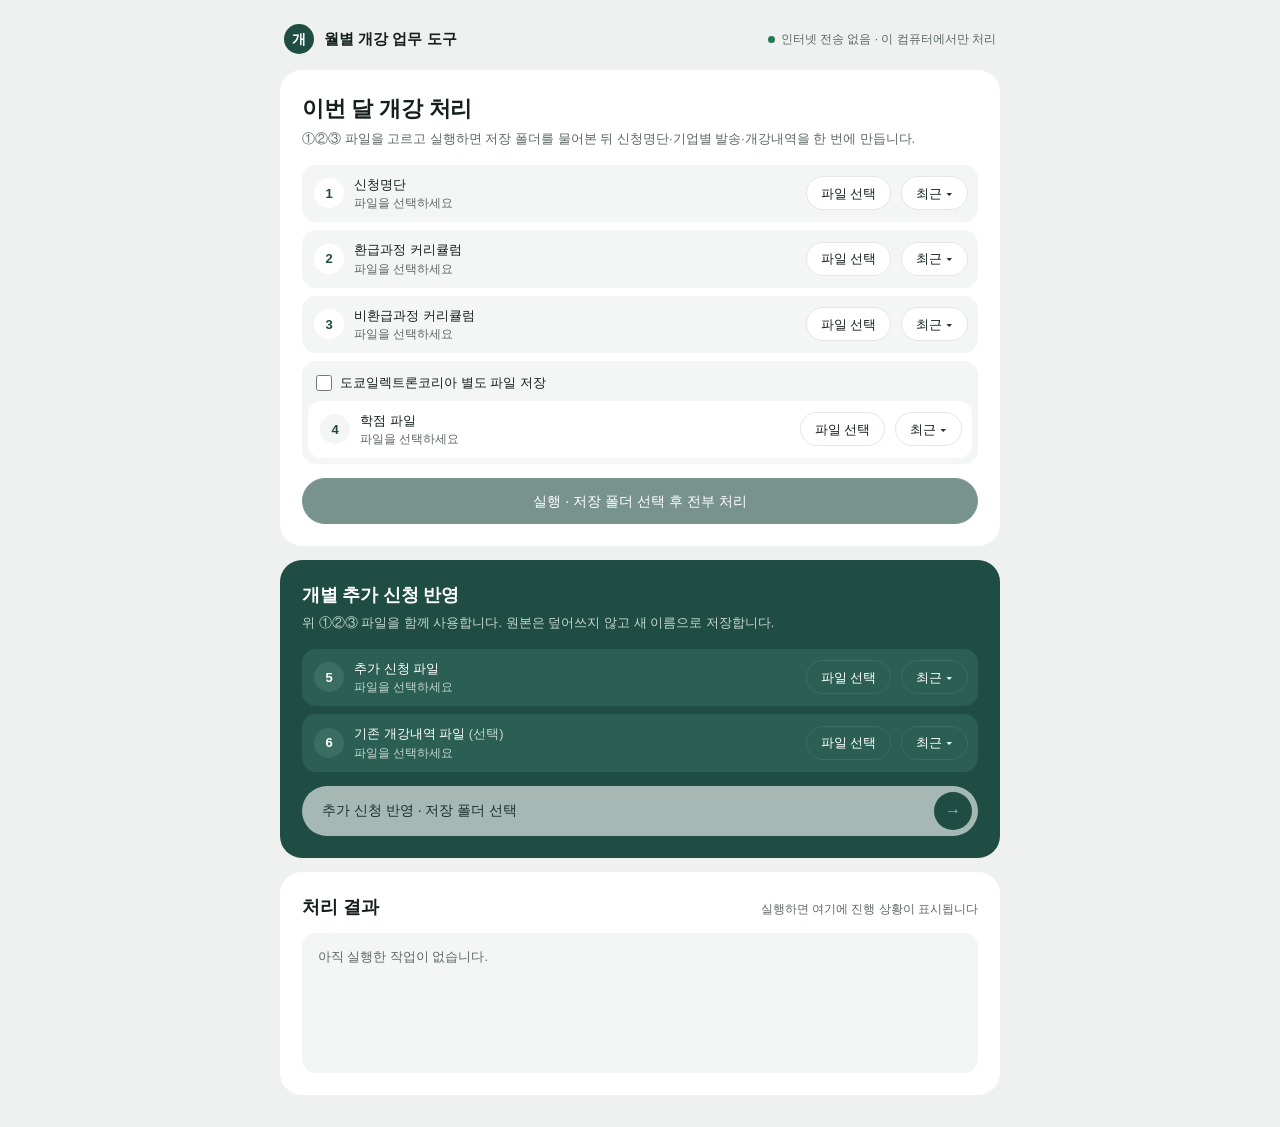
==== commit eb72147b: "Merge pull request #1 from kiajw23-beep/claude/elegant-thompson-t4bq5w 화면 디자인: 진한 초록 카드형 + 비환급과정 커리큘" ====
--- a/scripts/webview_ui/index.html
+++ b/scripts/webview_ui/index.html
@@ -7,88 +7,123 @@
 </head>
 <body>
 <div class="container">
-  <header>
-    <h1>월별 개강 업무 도구</h1>
-    <p class="subtitle">이 프로그램은 인터넷에 아무것도 전송하지 않습니다. 전부 이 컴퓨터 안에서만 처리합니다.</p>
-  </header>
+  <div class="topbar">
+    <div class="mark" aria-hidden="true">개</div>
+    <div class="name">월별 개강 업무 도구</div>
+    <div class="safe">인터넷 전송 없음 · 이 컴퓨터에서만 처리</div>
+  </div>
 
   <section class="card">
-    <div class="file-row" data-slot="apply">
-      <label>① 신청명단</label>
-      <input type="text" readonly placeholder="파일을 선택하세요" />
-      <button type="button" class="btn pick">파일 선택</button>
-      <div class="recent-wrap">
-        <button type="button" class="btn recent">최근 ▾</button>
-        <div class="recent-menu hidden"></div>
+    <div class="card-head">
+      <h1>이번 달 개강 처리</h1>
+      <p>①②③ 파일을 고르고 실행하면 저장 폴더를 물어본 뒤 신청명단·기업별 발송·개강내역을 한 번에 만듭니다.</p>
+    </div>
+
+    <div class="files">
+      <div class="file-row" data-slot="apply">
+        <div class="no">1</div>
+        <div class="text">
+          <label>신청명단</label>
+          <input type="text" readonly placeholder="파일을 선택하세요" />
+        </div>
+        <button type="button" class="btn pick">파일 선택</button>
+        <div class="recent-wrap">
+          <button type="button" class="btn recent">최근 ▾</button>
+          <div class="recent-menu hidden"></div>
+        </div>
+      </div>
+
+      <div class="file-row" data-slot="refund">
+        <div class="no">2</div>
+        <div class="text">
+          <label>환급과정 커리큘럼</label>
+          <input type="text" readonly placeholder="파일을 선택하세요" />
+        </div>
+        <button type="button" class="btn pick">파일 선택</button>
+        <div class="recent-wrap">
+          <button type="button" class="btn recent">최근 ▾</button>
+          <div class="recent-menu hidden"></div>
+        </div>
+      </div>
+
+      <div class="file-row" data-slot="general">
+        <div class="no">3</div>
+        <div class="text">
+          <label>비환급과정 커리큘럼</label>
+          <input type="text" readonly placeholder="파일을 선택하세요" />
+        </div>
+        <button type="button" class="btn pick">파일 선택</button>
+        <div class="recent-wrap">
+          <button type="button" class="btn recent">최근 ▾</button>
+          <div class="recent-menu hidden"></div>
+        </div>
+      </div>
+
+      <div class="tel-group">
+        <label class="checkbox-row">
+          <input type="checkbox" id="save-tel" />
+          도쿄일렉트론코리아 별도 파일 저장
+        </label>
+        <div class="file-row" data-slot="credit">
+          <div class="no">4</div>
+          <div class="text">
+            <label>학점 파일</label>
+            <input type="text" readonly placeholder="파일을 선택하세요" />
+          </div>
+          <button type="button" class="btn pick">파일 선택</button>
+          <div class="recent-wrap">
+            <button type="button" class="btn recent">최근 ▾</button>
+            <div class="recent-menu hidden"></div>
+          </div>
+        </div>
       </div>
     </div>
 
-    <div class="file-row" data-slot="refund">
-      <label>② 환급과정 커리큘럼</label>
-      <input type="text" readonly placeholder="파일을 선택하세요" />
-      <button type="button" class="btn pick">파일 선택</button>
-      <div class="recent-wrap">
-        <button type="button" class="btn recent">최근 ▾</button>
-        <div class="recent-menu hidden"></div>
+    <button type="button" id="run-all" class="btn primary full">실행 · 저장 폴더 선택 후 전부 처리</button>
+  </section>
+
+  <section class="card dark">
+    <div class="card-head">
+      <h2>개별 추가 신청 반영</h2>
+      <p>위 ①②③ 파일을 함께 사용합니다. 원본은 덮어쓰지 않고 새 이름으로 저장합니다.</p>
+    </div>
+
+    <div class="files">
+      <div class="file-row" data-slot="added">
+        <div class="no">5</div>
+        <div class="text">
+          <label>추가 신청 파일</label>
+          <input type="text" readonly placeholder="파일을 선택하세요" />
+        </div>
+        <button type="button" class="btn pick">파일 선택</button>
+        <div class="recent-wrap">
+          <button type="button" class="btn recent">최근 ▾</button>
+          <div class="recent-menu hidden"></div>
+        </div>
+      </div>
+
+      <div class="file-row" data-slot="existing_gaegang">
+        <div class="no">6</div>
+        <div class="text">
+          <label>기존 개강내역 파일 <span class="hint">(선택)</span></label>
+          <input type="text" readonly placeholder="파일을 선택하세요" />
+        </div>
+        <button type="button" class="btn pick">파일 선택</button>
+        <div class="recent-wrap">
+          <button type="button" class="btn recent">최근 ▾</button>
+          <div class="recent-menu hidden"></div>
+        </div>
       </div>
     </div>
 
-    <div class="file-row" data-slot="general">
-      <label>③ 비환급과정 커리큘럼</label>
-      <input type="text" readonly placeholder="파일을 선택하세요" />
-      <button type="button" class="btn pick">파일 선택</button>
-      <div class="recent-wrap">
-        <button type="button" class="btn recent">최근 ▾</button>
-        <div class="recent-menu hidden"></div>
-      </div>
-    </div>
-
-    <label class="checkbox-row">
-      <input type="checkbox" id="save-tel" />
-      도쿄일렉트론코리아 별도 파일 저장
-    </label>
-
-    <div class="file-row" data-slot="credit">
-      <label>④ 도쿄일렉트론코리아 학점 파일</label>
-      <input type="text" readonly placeholder="파일을 선택하세요" />
-      <button type="button" class="btn pick">파일 선택</button>
-      <div class="recent-wrap">
-        <button type="button" class="btn recent">최근 ▾</button>
-        <div class="recent-menu hidden"></div>
-      </div>
-    </div>
-
-    <button type="button" id="run-all" class="btn primary full">실행 (저장 폴더 선택 후 전부 처리)</button>
+    <button type="button" id="run-added" class="btn go">추가 신청 반영 · 저장 폴더 선택 <span class="arrow">→</span></button>
   </section>
 
   <section class="card">
-    <h2>개별 추가 신청 <span class="hint">(①②③ 파일도 함께 사용)</span></h2>
-
-    <div class="file-row" data-slot="added">
-      <label>⑤ 추가 신청 파일</label>
-      <input type="text" readonly placeholder="파일을 선택하세요" />
-      <button type="button" class="btn pick">파일 선택</button>
-      <div class="recent-wrap">
-        <button type="button" class="btn recent">최근 ▾</button>
-        <div class="recent-menu hidden"></div>
-      </div>
+    <div class="log-head">
+      <h2>처리 결과</h2>
+      <span>실행하면 여기에 진행 상황이 표시됩니다</span>
     </div>
-
-    <div class="file-row" data-slot="existing_gaegang">
-      <label>⑥ 기존 개강내역 파일 <span class="hint">(선택)</span></label>
-      <input type="text" readonly placeholder="파일을 선택하세요" />
-      <button type="button" class="btn pick">파일 선택</button>
-      <div class="recent-wrap">
-        <button type="button" class="btn recent">최근 ▾</button>
-        <div class="recent-menu hidden"></div>
-      </div>
-    </div>
-
-    <button type="button" id="run-added" class="btn primary full">추가 신청 반영 (저장 폴더 선택)</button>
-  </section>
-
-  <section class="card">
-    <h2>처리 결과</h2>
     <pre id="log"></pre>
   </section>
 </div>
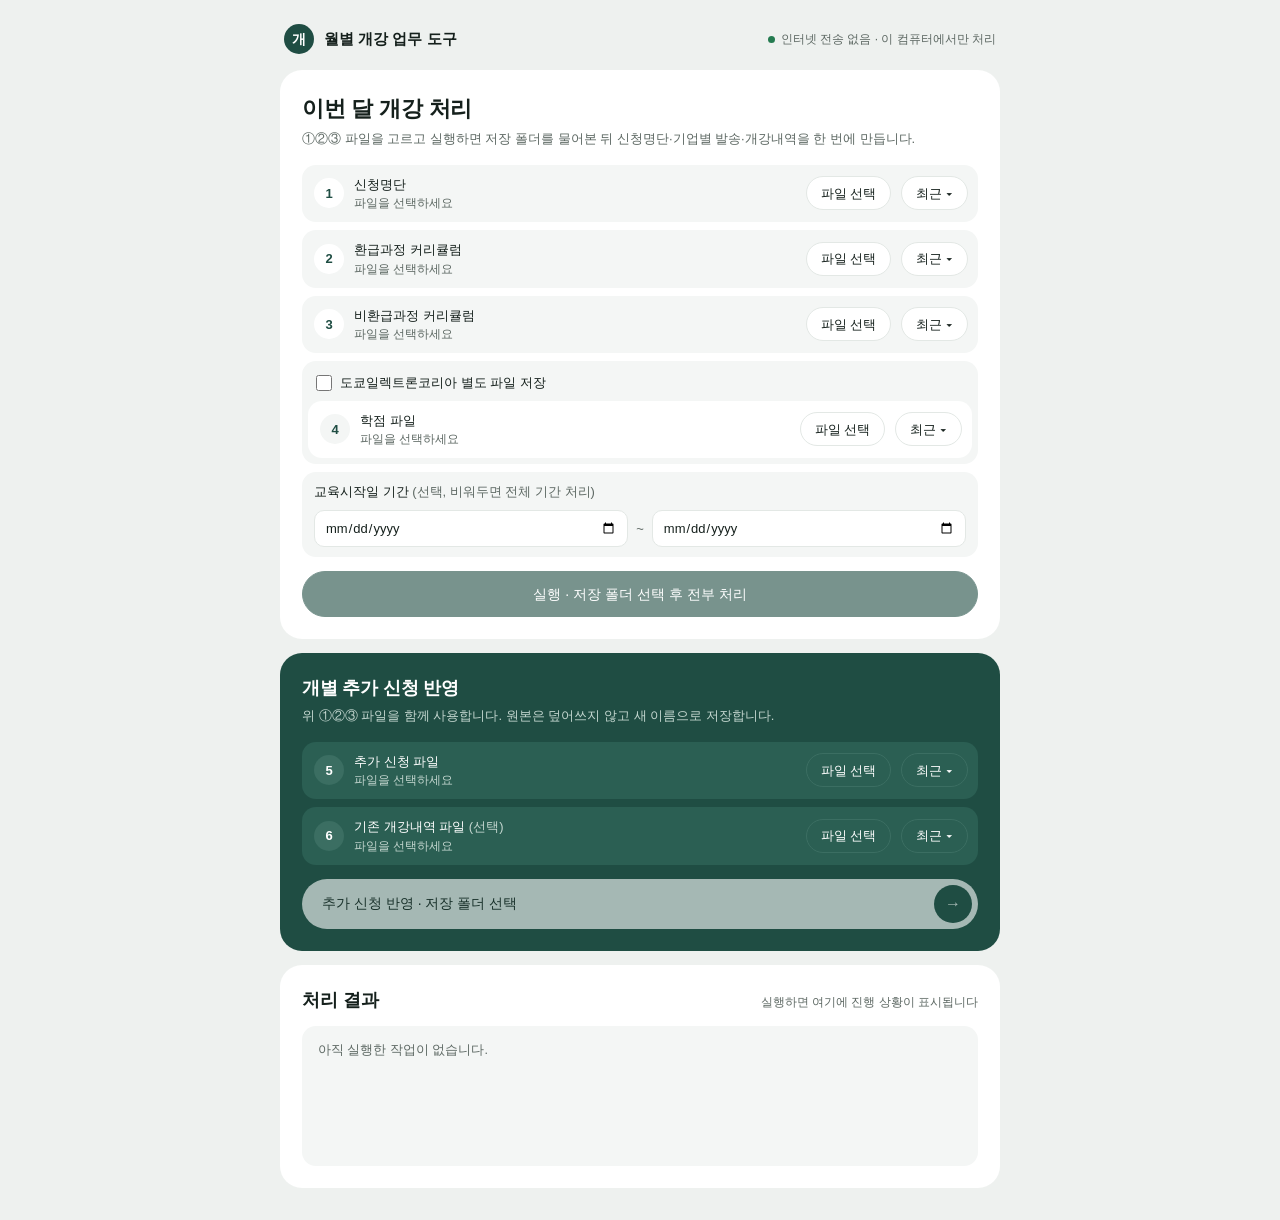
==== commit bbad6971: "교육시작일 기간(선택) 필터 추가 실행/추가 신청 반영 화면에서 교육시작일 기간(시작~종료)을 고르면 1~5번 결과 전부 그 기간 안의 신청 건만 처리한다. 비워두면 지금처럼 전체" ====
--- a/scripts/webview_ui/index.html
+++ b/scripts/webview_ui/index.html
@@ -77,6 +77,14 @@
           </div>
         </div>
       </div>
+      <div class="date-range">
+        <label>교육시작일 기간 <span class="hint">(선택, 비워두면 전체 기간 처리)</span></label>
+        <div class="date-range-inputs">
+          <input type="date" id="date-start" />
+          <span>~</span>
+          <input type="date" id="date-end" />
+        </div>
+      </div>
     </div>
 
     <button type="button" id="run-all" class="btn primary full">실행 · 저장 폴더 선택 후 전부 처리</button>
--- a/scripts/webview_ui/style.css
+++ b/scripts/webview_ui/style.css
@@ -207,6 +207,48 @@
   margin: 0;
 }
 
+/* 교육시작일 기간 선택 */
+.date-range {
+  background: var(--well);
+  border-radius: var(--radius-well);
+  padding: 10px 12px;
+}
+
+.date-range label {
+  display: block;
+  font-size: 13px;
+  font-weight: 500;
+  margin-bottom: 8px;
+}
+
+.date-range label .hint {
+  color: var(--muted);
+  font-weight: 400;
+}
+
+.date-range-inputs {
+  display: flex;
+  align-items: center;
+  gap: 8px;
+}
+
+.date-range-inputs input[type="date"] {
+  flex: 1;
+  min-width: 0;
+  border: 1px solid var(--border);
+  border-radius: 10px;
+  background: var(--surface);
+  padding: 7px 10px;
+  font: inherit;
+  font-size: 13px;
+  color: var(--text);
+}
+
+.date-range-inputs span {
+  color: var(--muted);
+  font-size: 13px;
+}
+
 /* 버튼 */
 .btn {
   height: 34px;
